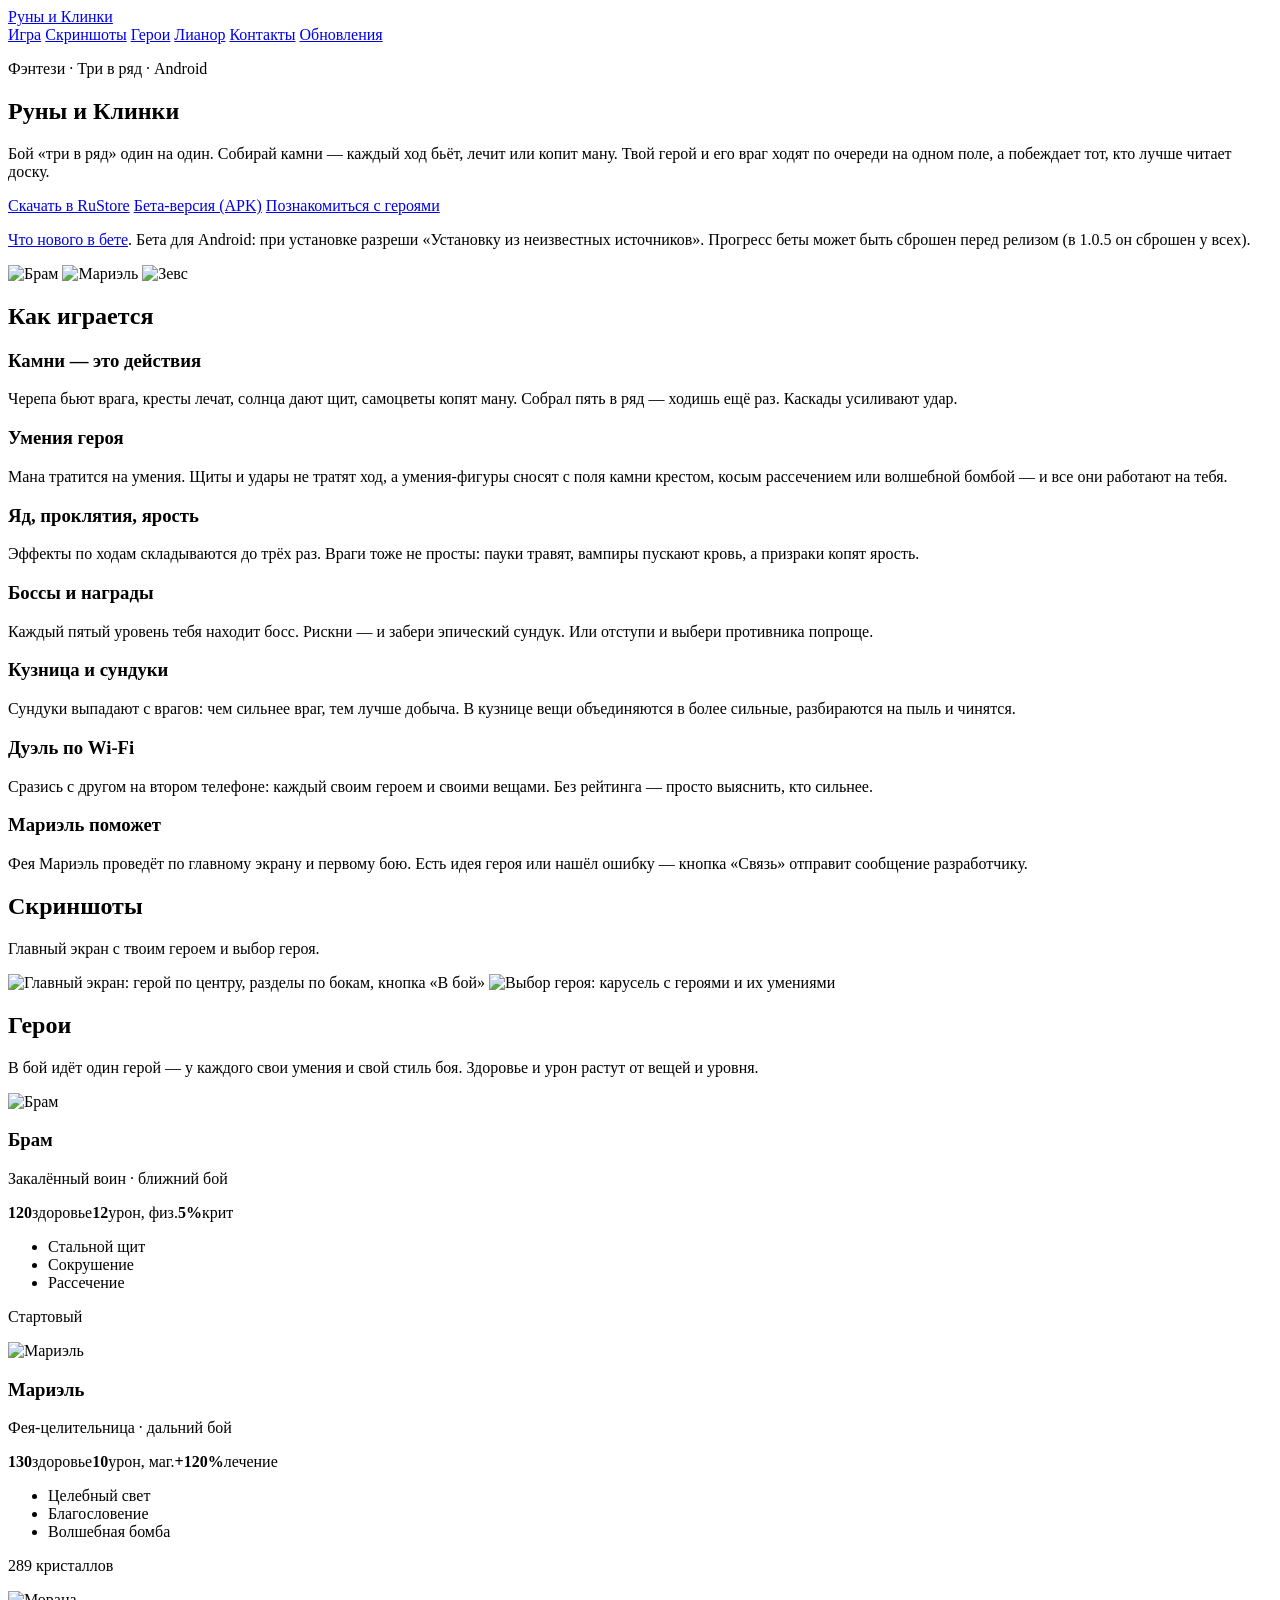
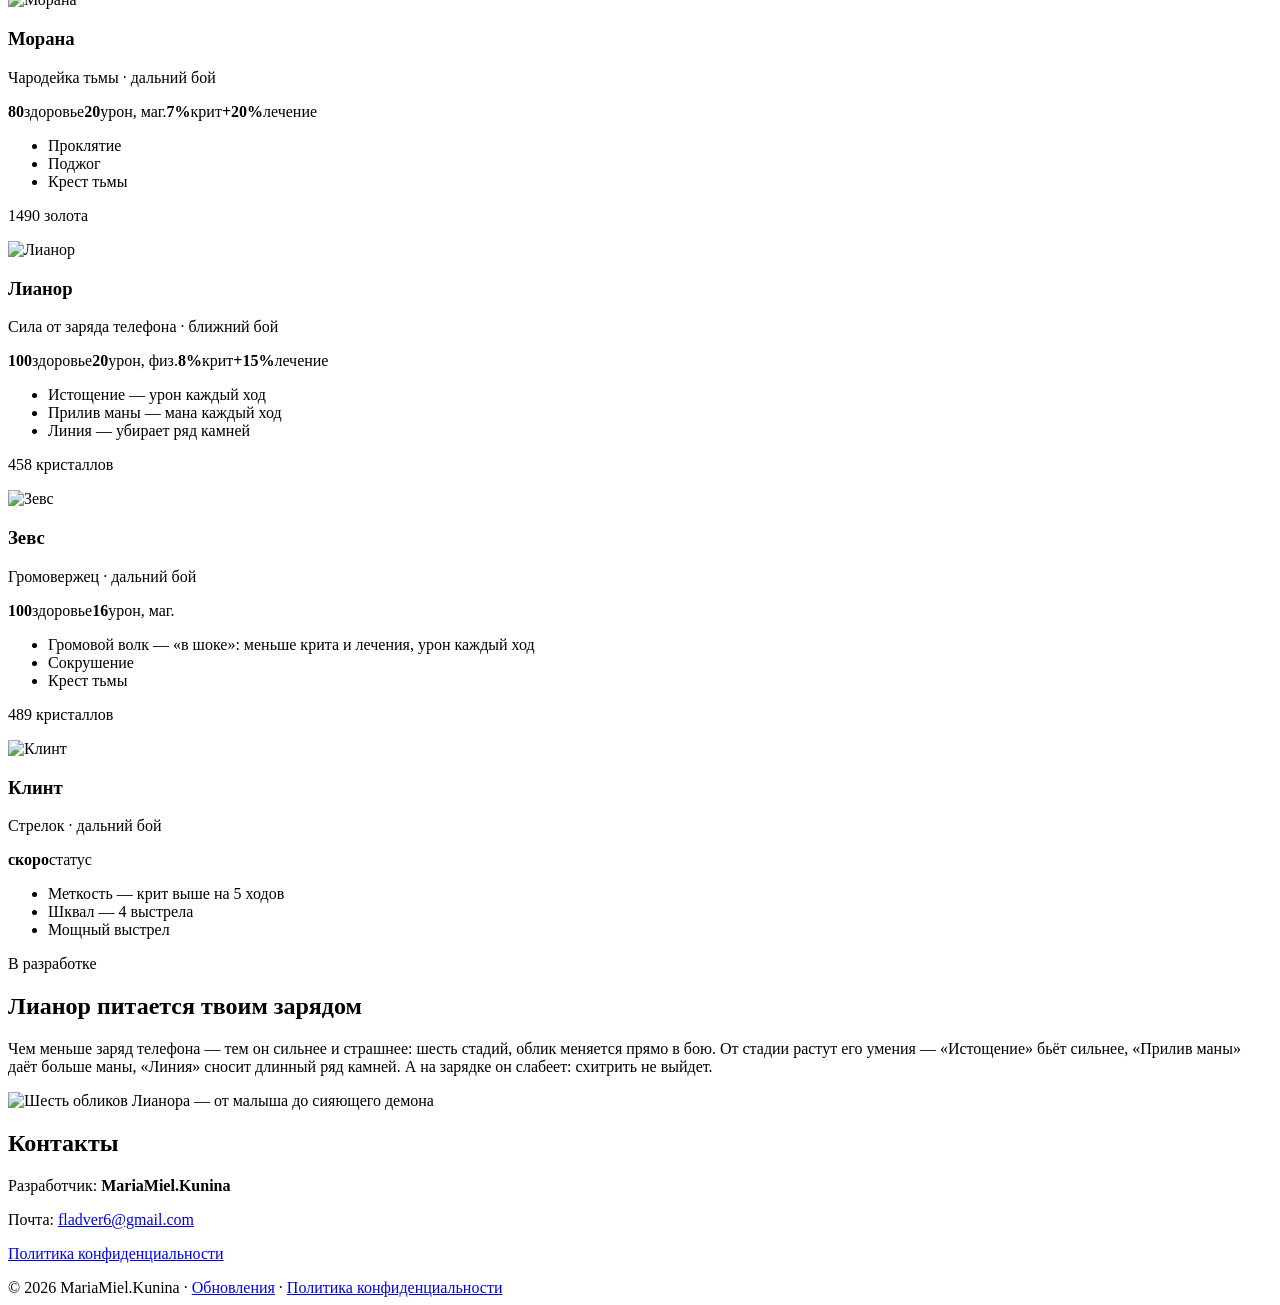
==== index.html @ b7354aa8 "Бета 1.3.0: ссылка на APK и новости" ====
<!DOCTYPE html>
<html lang="ru">
<head>
<meta charset="UTF-8">
<meta name="viewport" content="width=device-width, initial-scale=1.0">
<title>Руны и Клинки — бой «три в ряд»</title>
<meta name="description" content="«Руны и Клинки» — фэнтези-бой «три в ряд» один на один: герои с умениями, яд и проклятия, боссы, кузница, сундуки и дуэль с другом по Wi-Fi. Для Android.">
<meta property="og:title" content="Руны и Клинки — бой «три в ряд»">
<meta property="og:description" content="Фэнтези-бой «три в ряд»: собирай камни, бей врагов умениями героев и побеждай боссов.">
<meta property="og:image" content="img/icon.png">
<link rel="icon" href="img/icon.png">
<link rel="stylesheet" href="style.css">
</head>
<body>

<header class="bar">
  <a class="brand" href="#top"><img src="img/icon.png" alt="">Руны и Клинки</a>
  <nav>
    <a href="#game">Игра</a>
    <a href="#screens">Скриншоты</a>
    <a href="#heroes">Герои</a>
    <a href="#lianor">Лианор</a>
    <a href="#contacts">Контакты</a>
    <a href="updates.html">Обновления</a>
  </nav>
</header>

<section class="hero" id="top">
  <div class="hero-text">
    <p class="kicker">Фэнтези · Три в ряд · Android</p>
    <h1>Руны и Клинки</h1>
    <p class="lead">Бой «три в ряд» один на один. Собирай камни — каждый ход бьёт, лечит или копит ману.
      Твой герой и его враг ходят по очереди на одном поле, а побеждает тот, кто лучше читает доску.</p>
    <div class="cta">
      <a class="store" href="https://www.rustore.ru/catalog/app/com.MariaMiel.Kunina.CastleDefenders">Скачать в RuStore</a>
      <a class="ghost" href="https://109-66-238-116.sslip.io/download/RunesAndBlades-1.3.0.apk">Бета-версия (APK)</a>
      <a class="ghost" href="#heroes">Познакомиться с героями</a>
    </div>
    <p class="note"><a href="updates.html">Что нового в бете</a>. Бета для Android: при установке разреши «Установку из неизвестных источников».
      Прогресс беты может быть сброшен перед релизом (в 1.0.5 он сброшен у всех).</p>
  </div>
  <div class="hero-art">
    <img class="h1" src="img/bram.png" alt="Брам">
    <img class="h2" src="img/mael.png" alt="Мариэль">
    <img class="h3" src="img/zeus.png" alt="Зевс">
  </div>
</section>

<section class="block" id="game">
  <h2>Как играется</h2>
  <div class="grid">
    <article class="card">
      <h3>Камни — это действия</h3>
      <p>Черепа бьют врага, кресты лечат, солнца дают щит, самоцветы копят ману. Собрал пять в ряд — ходишь ещё раз.
        Каскады усиливают удар.</p>
    </article>
    <article class="card">
      <h3>Умения героя</h3>
      <p>Мана тратится на умения. Щиты и удары не тратят ход, а умения-фигуры сносят с поля камни крестом, косым рассечением или волшебной бомбой — и все они работают на тебя.</p>
    </article>
    <article class="card">
      <h3>Яд, проклятия, ярость</h3>
      <p>Эффекты по ходам складываются до трёх раз. Враги тоже не просты: пауки травят, вампиры пускают кровь,
        а призраки копят ярость.</p>
    </article>
    <article class="card">
      <h3>Боссы и награды</h3>
      <p>Каждый пятый уровень тебя находит босс. Рискни — и забери эпический сундук. Или отступи и выбери противника попроще.</p>
    </article>
    <article class="card">
      <h3>Кузница и сундуки</h3>
      <p>Сундуки выпадают с врагов: чем сильнее враг, тем лучше добыча. В кузнице вещи объединяются в более сильные, разбираются на пыль и чинятся.</p>
    </article>
    <article class="card">
      <h3>Дуэль по Wi-Fi</h3>
      <p>Сразись с другом на втором телефоне: каждый своим героем и своими вещами. Без рейтинга — просто выяснить, кто сильнее.</p>
    </article>
    <article class="card">
      <h3>Мариэль поможет</h3>
      <p>Фея Мариэль проведёт по главному экрану и первому бою. Есть идея героя или нашёл ошибку — кнопка «Связь» отправит сообщение разработчику.</p>
    </article>
  </div>
</section>

<section class="block" id="screens">
  <h2>Скриншоты</h2>
  <p class="sub">Главный экран с твоим героем и выбор героя.</p>
  <div class="shots">
    <img src="img/screen_main.jpg" alt="Главный экран: герой по центру, разделы по бокам, кнопка «В бой»" loading="lazy">
    <img src="img/screen_heroes.jpg" alt="Выбор героя: карусель с героями и их умениями" loading="lazy">
  </div>
</section>

<section class="block" id="heroes">
  <h2>Герои</h2>
  <p class="sub">В бой идёт один герой — у каждого свои умения и свой стиль боя. Здоровье и урон растут от вещей и уровня.</p>
  <div class="heroes">
    <article class="hcard">
      <img src="img/bram.png" alt="Брам">
      <h3>Брам</h3>
      <p class="tag">Закалённый воин · ближний бой</p>
      <div class="stats"><span><b>120</b>здоровье</span><span><b>12</b>урон, физ.</span><span><b>5%</b>крит</span></div>
      <ul><li>Стальной щит</li><li>Сокрушение</li><li>Рассечение</li></ul>
      <p class="price">Стартовый</p>
    </article>
    <article class="hcard">
      <img src="img/mael.png" alt="Мариэль">
      <h3>Мариэль</h3>
      <p class="tag">Фея-целительница · дальний бой</p>
      <div class="stats"><span><b>130</b>здоровье</span><span><b>10</b>урон, маг.</span><span><b>+120%</b>лечение</span></div>
      <ul><li>Целебный свет</li><li>Благословение</li><li>Волшебная бомба</li></ul>
      <p class="price">289 кристаллов</p>
    </article>
    <article class="hcard">
      <img src="img/morana.png" alt="Морана">
      <h3>Морана</h3>
      <p class="tag">Чародейка тьмы · дальний бой</p>
      <div class="stats"><span><b>80</b>здоровье</span><span><b>20</b>урон, маг.</span><span><b>7%</b>крит</span><span><b>+20%</b>лечение</span></div>
      <ul><li>Проклятие</li><li>Поджог</li><li>Крест тьмы</li></ul>
      <p class="price">1490 золота</p>
    </article>
    <article class="hcard dark">
      <img src="img/lianor.png" alt="Лианор">
      <h3>Лианор</h3>
      <p class="tag">Сила от заряда телефона · ближний бой</p>
      <div class="stats"><span><b>100</b>здоровье</span><span><b>20</b>урон, физ.</span><span><b>8%</b>крит</span><span><b>+15%</b>лечение</span></div>
      <ul><li>Истощение — урон каждый ход</li><li>Прилив маны — мана каждый ход</li><li>Линия — убирает ряд камней</li></ul>
      <p class="price">458 кристаллов</p>
    </article>
    <article class="hcard">
      <img src="img/zeus.png" alt="Зевс">
      <h3>Зевс</h3>
      <p class="tag">Громовержец · дальний бой</p>
      <div class="stats"><span><b>100</b>здоровье</span><span><b>16</b>урон, маг.</span></div>
      <ul><li>Громовой волк — «в шоке»: меньше крита и лечения, урон каждый ход</li><li>Сокрушение</li><li>Крест тьмы</li></ul>
      <p class="price">489 кристаллов</p>
    </article>
    <article class="hcard soon">
      <img src="img/clint.png" alt="Клинт">
      <h3>Клинт</h3>
      <p class="tag">Стрелок · дальний бой</p>
      <div class="stats"><span><b>скоро</b>статус</span></div>
      <ul><li>Меткость — крит выше на 5 ходов</li><li>Шквал — 4 выстрела</li><li>Мощный выстрел</li></ul>
      <p class="price">В разработке</p>
    </article>
  </div>
</section>

<section class="block lianor" id="lianor">
  <h2>Лианор питается твоим зарядом</h2>
  <p class="sub">Чем меньше заряд телефона — тем он сильнее и страшнее: шесть стадий, облик меняется прямо в бою.
    От стадии растут его умения — «Истощение» бьёт сильнее, «Прилив маны» даёт больше маны, «Линия» сносит длинный ряд камней.
    А на зарядке он слабеет: схитрить не выйдет.</p>
  <img class="forms" src="img/lianor_forms.png" alt="Шесть обликов Лианора — от малыша до сияющего демона">
</section>

<section class="block" id="contacts">
  <h2>Контакты</h2>
  <div class="contacts">
    <p>Разработчик: <strong>MariaMiel.Kunina</strong></p>
    <p>Почта: <a href="mailto:fladver6@gmail.com">fladver6@gmail.com</a></p>
    <p><a href="privacy.html">Политика конфиденциальности</a></p>
  </div>
</section>

<footer class="foot">© 2026 MariaMiel.Kunina · <a href="updates.html">Обновления</a> · <a href="privacy.html">Политика конфиденциальности</a></footer>

</body>
</html>
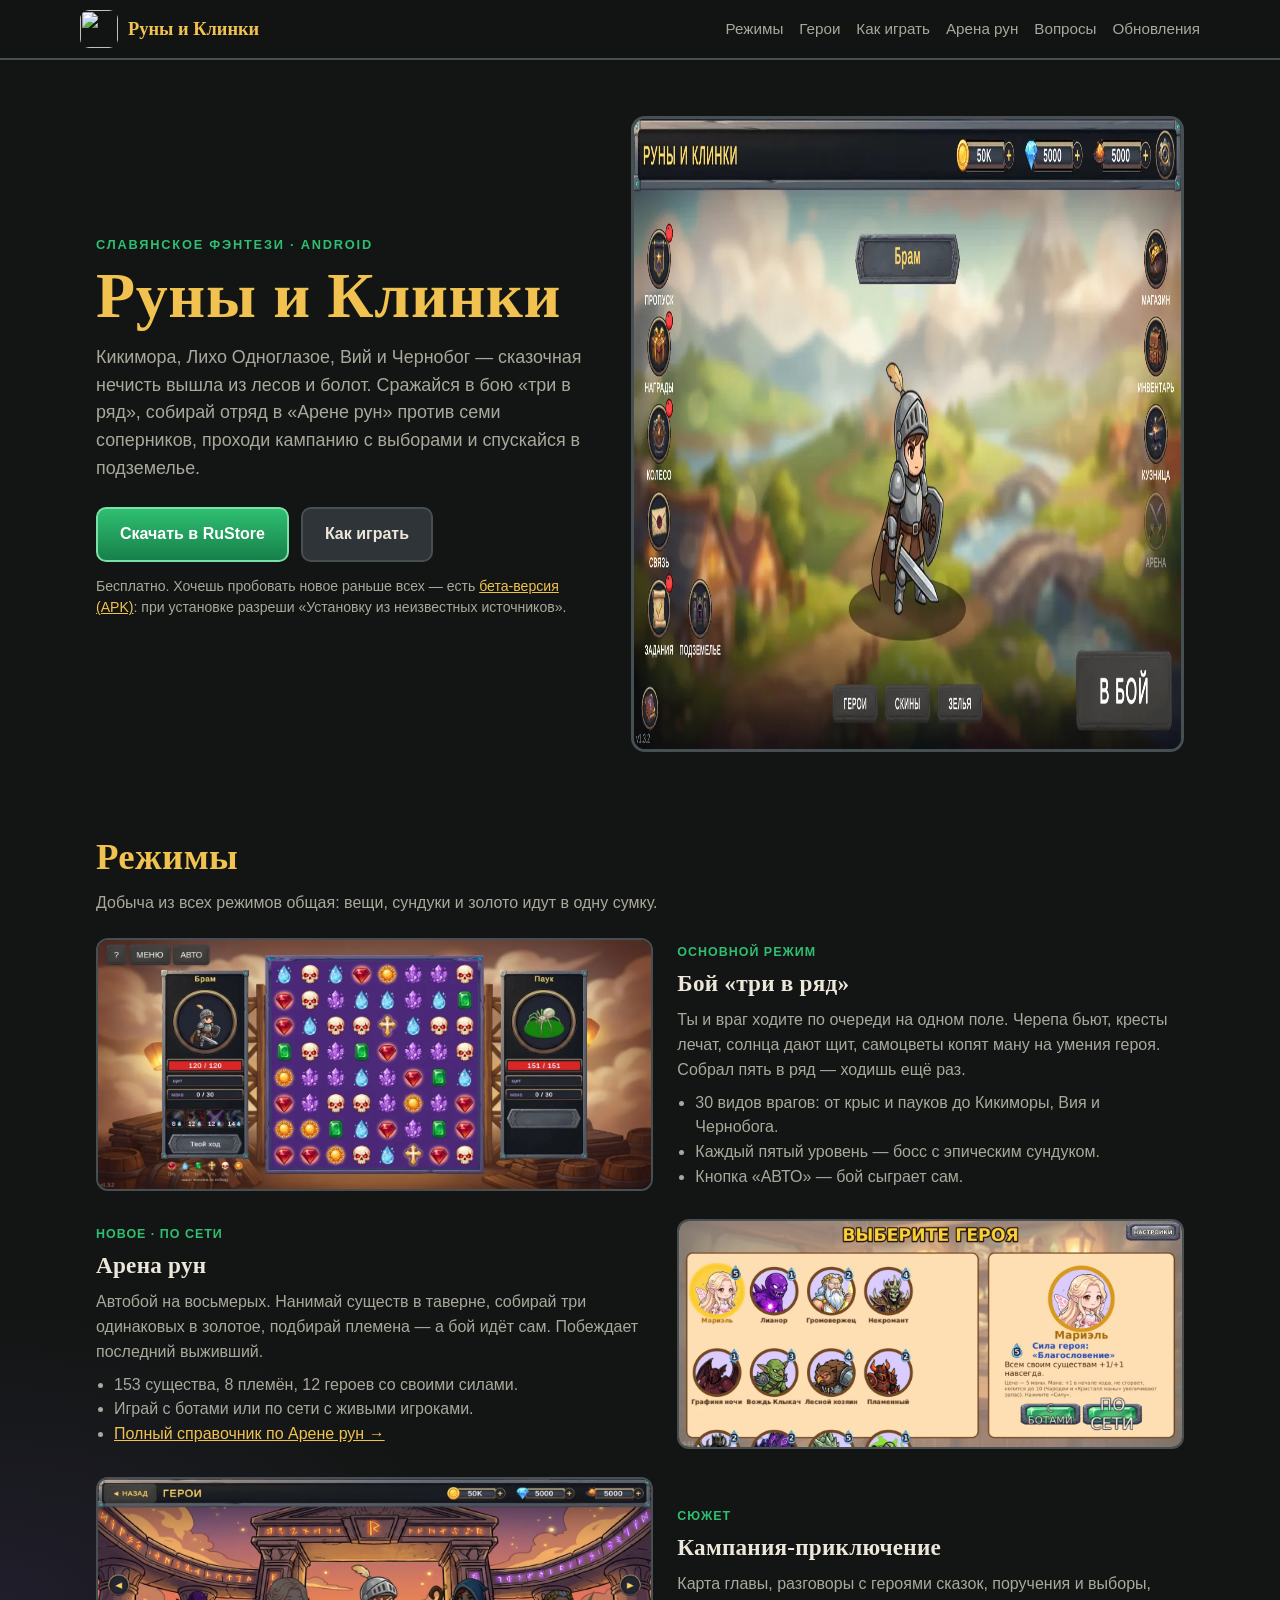
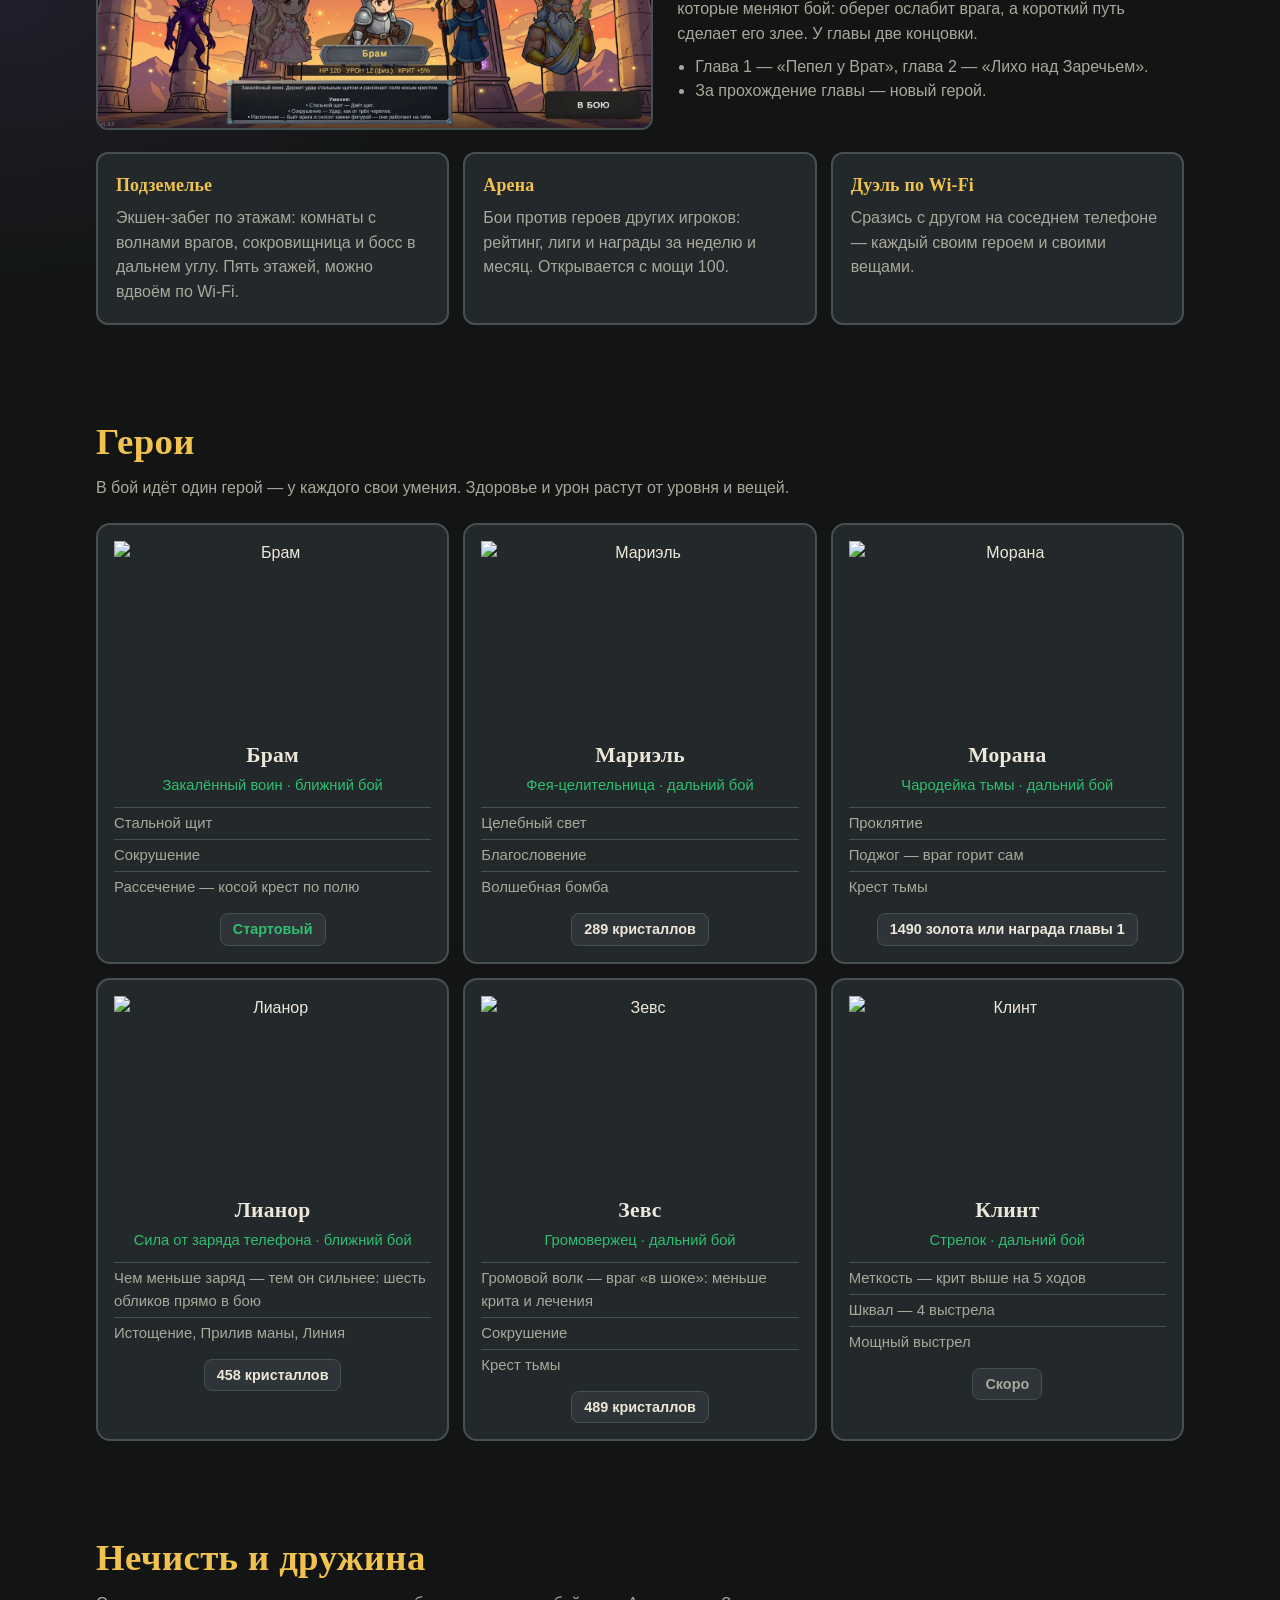
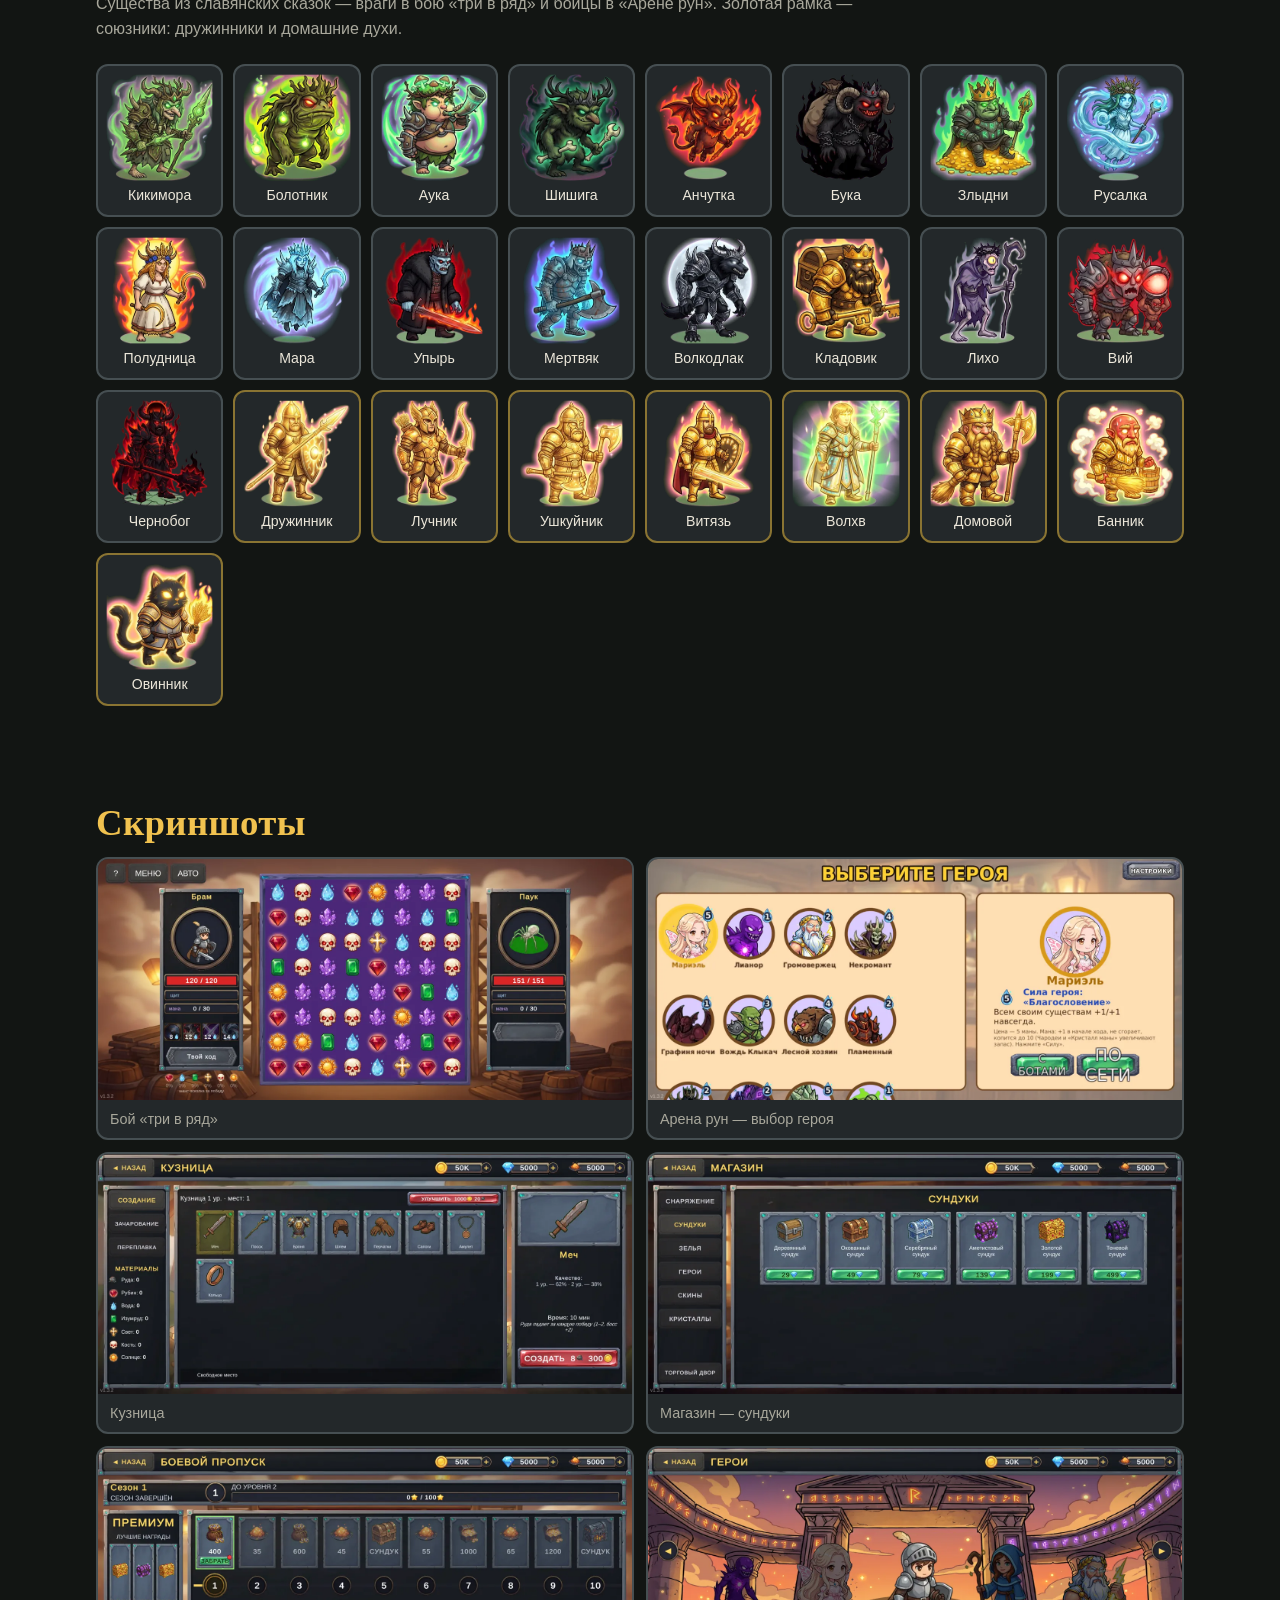
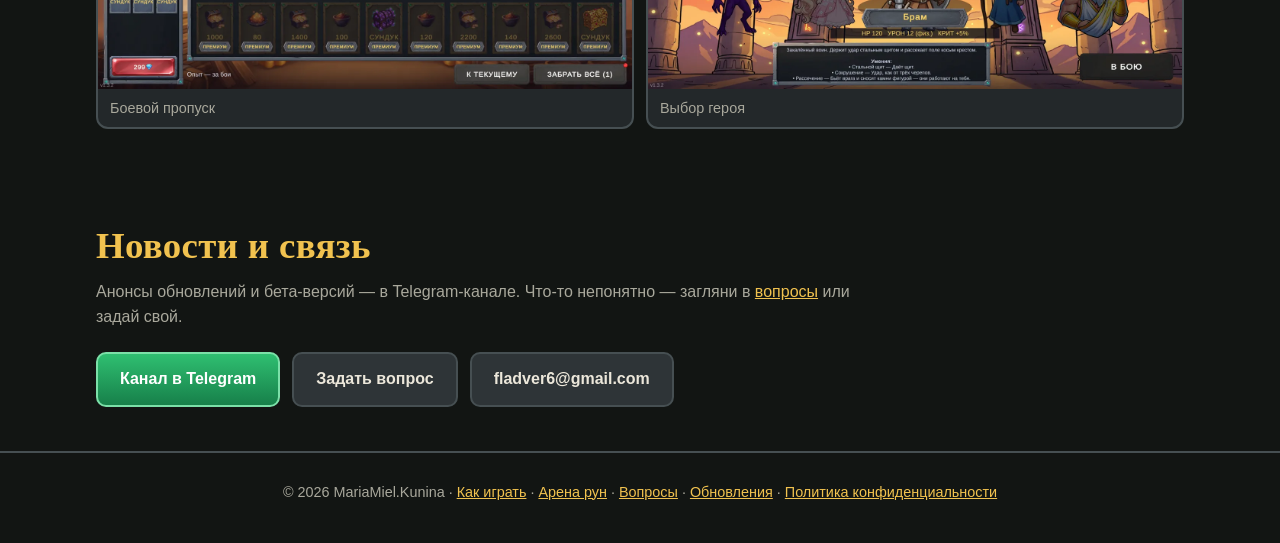
==== commit 8f0341b7: "Новый сайт: славянский лор, режимы, справочник «Как играть», справочник «Арены рун», частые вопросы " ====
--- a/index.html
+++ b/index.html
@@ -3,167 +3,200 @@
 <head>
 <meta charset="UTF-8">
 <meta name="viewport" content="width=device-width, initial-scale=1.0">
-<title>Руны и Клинки — бой «три в ряд»</title>
-<meta name="description" content="«Руны и Клинки» — фэнтези-бой «три в ряд» один на один: герои с умениями, яд и проклятия, боссы, кузница, сундуки и дуэль с другом по Wi-Fi. Для Android.">
-<meta property="og:title" content="Руны и Клинки — бой «три в ряд»">
-<meta property="og:description" content="Фэнтези-бой «три в ряд»: собирай камни, бей врагов умениями героев и побеждай боссов.">
-<meta property="og:image" content="img/icon.png">
+<title>Руны и Клинки — славянское фэнтези: бой «три в ряд», Арена рун, подземелье</title>
+<meta name="description" content="«Руны и Клинки» — фэнтези-игра для Android по мотивам славянских сказок: бой «три в ряд» один на один, автобой «Арена рун» на 8 игроков по сети, кампания-приключение, подземелье, арена PvP, кузница и сундуки.">
+<meta property="og:title" content="Руны и Клинки">
+<meta property="og:description" content="Бой «три в ряд», автобой «Арена рун» на 8 игроков, кампания с выборами, подземелье и нечисть из славянских сказок.">
+<meta property="og:image" content="img/shots/main.webp">
 <link rel="icon" href="img/icon.png">
 <link rel="stylesheet" href="style.css">
 </head>
 <body>
 
 <header class="bar">
-  <a class="brand" href="#top"><img src="img/icon.png" alt="">Руны и Клинки</a>
+  <a class="brand" href="index.html"><img src="img/icon.png" alt="">Руны и Клинки</a>
   <nav>
-    <a href="#game">Игра</a>
-    <a href="#screens">Скриншоты</a>
+    <a href="#modes">Режимы</a>
     <a href="#heroes">Герои</a>
-    <a href="#lianor">Лианор</a>
-    <a href="#contacts">Контакты</a>
+    <a href="guide.html">Как играть</a>
+    <a href="arena.html">Арена рун</a>
+    <a href="faq.html">Вопросы</a>
     <a href="updates.html">Обновления</a>
   </nav>
 </header>
 
-<section class="hero" id="top">
-  <div class="hero-text">
-    <p class="kicker">Фэнтези · Три в ряд · Android</p>
+<section class="hero">
+  <div>
+    <p class="kicker">Славянское фэнтези · Android</p>
     <h1>Руны и Клинки</h1>
-    <p class="lead">Бой «три в ряд» один на один. Собирай камни — каждый ход бьёт, лечит или копит ману.
-      Твой герой и его враг ходят по очереди на одном поле, а побеждает тот, кто лучше читает доску.</p>
+    <p class="lead">Кикимора, Лихо Одноглазое, Вий и Чернобог — сказочная нечисть вышла из лесов и болот.
+      Сражайся в бою «три в ряд», собирай отряд в «Арене рун» против семи соперников, проходи кампанию с выборами
+      и спускайся в подземелье.</p>
     <div class="cta">
-      <a class="store" href="https://www.rustore.ru/catalog/app/com.MariaMiel.Kunina.CastleDefenders">Скачать в RuStore</a>
-      <a class="ghost" href="https://109-66-238-116.sslip.io/download/RunesAndBlades-1.3.0.apk">Бета-версия (APK)</a>
-      <a class="ghost" href="#heroes">Познакомиться с героями</a>
-    </div>
-    <p class="note"><a href="updates.html">Что нового в бете</a>. Бета для Android: при установке разреши «Установку из неизвестных источников».
-      Прогресс беты может быть сброшен перед релизом (в 1.0.5 он сброшен у всех).</p>
-  </div>
-  <div class="hero-art">
-    <img class="h1" src="img/bram.png" alt="Брам">
-    <img class="h2" src="img/mael.png" alt="Мариэль">
-    <img class="h3" src="img/zeus.png" alt="Зевс">
-  </div>
-</section>
-
-<section class="block" id="game">
-  <h2>Как играется</h2>
-  <div class="grid">
-    <article class="card">
-      <h3>Камни — это действия</h3>
-      <p>Черепа бьют врага, кресты лечат, солнца дают щит, самоцветы копят ману. Собрал пять в ряд — ходишь ещё раз.
-        Каскады усиливают удар.</p>
-    </article>
-    <article class="card">
-      <h3>Умения героя</h3>
-      <p>Мана тратится на умения. Щиты и удары не тратят ход, а умения-фигуры сносят с поля камни крестом, косым рассечением или волшебной бомбой — и все они работают на тебя.</p>
-    </article>
-    <article class="card">
-      <h3>Яд, проклятия, ярость</h3>
-      <p>Эффекты по ходам складываются до трёх раз. Враги тоже не просты: пауки травят, вампиры пускают кровь,
-        а призраки копят ярость.</p>
-    </article>
-    <article class="card">
-      <h3>Боссы и награды</h3>
-      <p>Каждый пятый уровень тебя находит босс. Рискни — и забери эпический сундук. Или отступи и выбери противника попроще.</p>
-    </article>
-    <article class="card">
-      <h3>Кузница и сундуки</h3>
-      <p>Сундуки выпадают с врагов: чем сильнее враг, тем лучше добыча. В кузнице вещи объединяются в более сильные, разбираются на пыль и чинятся.</p>
-    </article>
-    <article class="card">
-      <h3>Дуэль по Wi-Fi</h3>
-      <p>Сразись с другом на втором телефоне: каждый своим героем и своими вещами. Без рейтинга — просто выяснить, кто сильнее.</p>
-    </article>
-    <article class="card">
-      <h3>Мариэль поможет</h3>
-      <p>Фея Мариэль проведёт по главному экрану и первому бою. Есть идея героя или нашёл ошибку — кнопка «Связь» отправит сообщение разработчику.</p>
-    </article>
+      <a class="btn main" href="https://www.rustore.ru/catalog/app/com.MariaMiel.Kunina.CastleDefenders">Скачать в RuStore</a>
+      <a class="btn" href="guide.html">Как играть</a>
+    </div>
+    <p class="note">Бесплатно. Хочешь пробовать новое раньше всех — есть
+      <a href="https://github.com/Fladver/castle-defenders/releases/download/v1.3.0-beta/RunesAndBlades-1.3.0.apk">бета-версия (APK)</a>:
+      при установке разреши «Установку из неизвестных источников».</p>
+  </div>
+  <div class="hero-shot"><img src="img/shots/main.webp" alt="Главный экран игры" width="1400" height="630"></div>
+</section>
+
+<section class="block" id="modes">
+  <h2>Режимы</h2>
+  <p class="sub">Добыча из всех режимов общая: вещи, сундуки и золото идут в одну сумку.</p>
+  <div class="modes">
+    <div class="mode">
+      <div class="mode-pic"><img src="img/shots/battle.webp" alt="Бой «три в ряд»" loading="lazy"></div>
+      <div>
+        <span class="tag">Основной режим</span>
+        <h3>Бой «три в ряд»</h3>
+        <p>Ты и враг ходите по очереди на одном поле. Черепа бьют, кресты лечат, солнца дают щит, самоцветы копят ману на умения героя.
+          Собрал пять в ряд — ходишь ещё раз.</p>
+        <ul>
+          <li>30 видов врагов: от крыс и пауков до Кикиморы, Вия и Чернобога.</li>
+          <li>Каждый пятый уровень — босс с эпическим сундуком.</li>
+          <li>Кнопка «АВТО» — бой сыграет сам.</li>
+        </ul>
+      </div>
+    </div>
+    <div class="mode">
+      <div class="mode-pic"><img src="img/shots/rune_arena.webp" alt="Арена рун: выбор героя" loading="lazy"></div>
+      <div>
+        <span class="tag">Новое · по сети</span>
+        <h3>Арена рун</h3>
+        <p>Автобой на восьмерых. Нанимай существ в таверне, собирай три одинаковых в золотое, подбирай племена —
+          а бой идёт сам. Побеждает последний выживший.</p>
+        <ul>
+          <li>153 существа, 8 племён, 12 героев со своими силами.</li>
+          <li>Играй с ботами или по сети с живыми игроками.</li>
+          <li><a href="arena.html">Полный справочник по Арене рун →</a></li>
+        </ul>
+      </div>
+    </div>
+    <div class="mode">
+      <div class="mode-pic"><img src="img/shots/heroes.webp" alt="Выбор героя" loading="lazy"></div>
+      <div>
+        <span class="tag">Сюжет</span>
+        <h3>Кампания-приключение</h3>
+        <p>Карта главы, разговоры с героями сказок, поручения и выборы, которые меняют бой: оберег ослабит врага,
+          а короткий путь сделает его злее. У главы две концовки.</p>
+        <ul>
+          <li>Глава 1 — «Пепел у Врат», глава 2 — «Лихо над Заречьем».</li>
+          <li>За прохождение главы — новый герой.</li>
+        </ul>
+      </div>
+    </div>
+  </div>
+  <div class="grid" style="margin-top:22px">
+    <div class="card"><h3>Подземелье</h3><p>Экшен-забег по этажам: комнаты с волнами врагов, сокровищница и босс в дальнем углу. Пять этажей, можно вдвоём по Wi-Fi.</p></div>
+    <div class="card"><h3>Арена</h3><p>Бои против героев других игроков: рейтинг, лиги и награды за неделю и месяц. Открывается с мощи 100.</p></div>
+    <div class="card"><h3>Дуэль по Wi-Fi</h3><p>Сразись с другом на соседнем телефоне — каждый своим героем и своими вещами.</p></div>
+  </div>
+</section>
+
+<section class="block" id="heroes">
+  <h2>Герои</h2>
+  <p class="sub">В бой идёт один герой — у каждого свои умения. Здоровье и урон растут от уровня и вещей.</p>
+  <div class="heroes">
+    <div class="hcard">
+      <img src="img/bram.png" alt="Брам" loading="lazy">
+      <h3>Брам</h3><p class="role">Закалённый воин · ближний бой</p>
+      <ul><li>Стальной щит</li><li>Сокрушение</li><li>Рассечение — косой крест по полю</li></ul>
+      <span class="price free">Стартовый</span>
+    </div>
+    <div class="hcard">
+      <img src="img/mael.png" alt="Мариэль" loading="lazy">
+      <h3>Мариэль</h3><p class="role">Фея-целительница · дальний бой</p>
+      <ul><li>Целебный свет</li><li>Благословение</li><li>Волшебная бомба</li></ul>
+      <span class="price">289 кристаллов</span>
+    </div>
+    <div class="hcard">
+      <img src="img/morana.png" alt="Морана" loading="lazy">
+      <h3>Морана</h3><p class="role">Чародейка тьмы · дальний бой</p>
+      <ul><li>Проклятие</li><li>Поджог — враг горит сам</li><li>Крест тьмы</li></ul>
+      <span class="price">1490 золота или награда главы 1</span>
+    </div>
+    <div class="hcard">
+      <img src="img/lianor.png" alt="Лианор" loading="lazy">
+      <h3>Лианор</h3><p class="role">Сила от заряда телефона · ближний бой</p>
+      <ul><li>Чем меньше заряд — тем он сильнее: шесть обликов прямо в бою</li><li>Истощение, Прилив маны, Линия</li></ul>
+      <span class="price">458 кристаллов</span>
+    </div>
+    <div class="hcard">
+      <img src="img/zeus.png" alt="Зевс" loading="lazy">
+      <h3>Зевс</h3><p class="role">Громовержец · дальний бой</p>
+      <ul><li>Громовой волк — враг «в шоке»: меньше крита и лечения</li><li>Сокрушение</li><li>Крест тьмы</li></ul>
+      <span class="price">489 кристаллов</span>
+    </div>
+    <div class="hcard">
+      <img src="img/clint.png" alt="Клинт" loading="lazy">
+      <h3>Клинт</h3><p class="role">Стрелок · дальний бой</p>
+      <ul><li>Меткость — крит выше на 5 ходов</li><li>Шквал — 4 выстрела</li><li>Мощный выстрел</li></ul>
+      <span class="price soon">Скоро</span>
+    </div>
+  </div>
+</section>
+
+<section class="block" id="bestiary">
+  <h2>Нечисть и дружина</h2>
+  <p class="sub">Существа из славянских сказок — враги в бою «три в ряд» и бойцы в «Арене рун».
+    Золотая рамка — союзники: дружинники и домашние духи.</p>
+  <div class="bestiary">
+    <figure class="beast"><img src="img/units/kikimora.webp" alt="" loading="lazy"><figcaption>Кикимора</figcaption></figure>
+    <figure class="beast"><img src="img/units/bolotnik.webp" alt="" loading="lazy"><figcaption>Болотник</figcaption></figure>
+    <figure class="beast"><img src="img/units/auka.webp" alt="" loading="lazy"><figcaption>Аука</figcaption></figure>
+    <figure class="beast"><img src="img/units/shishiga.webp" alt="" loading="lazy"><figcaption>Шишига</figcaption></figure>
+    <figure class="beast"><img src="img/units/anchutka.webp" alt="" loading="lazy"><figcaption>Анчутка</figcaption></figure>
+    <figure class="beast"><img src="img/units/buka.webp" alt="" loading="lazy"><figcaption>Бука</figcaption></figure>
+    <figure class="beast"><img src="img/units/zlydni.webp" alt="" loading="lazy"><figcaption>Злыдни</figcaption></figure>
+    <figure class="beast"><img src="img/units/rusalka.webp" alt="" loading="lazy"><figcaption>Русалка</figcaption></figure>
+    <figure class="beast"><img src="img/units/poludnitsa.webp" alt="" loading="lazy"><figcaption>Полудница</figcaption></figure>
+    <figure class="beast"><img src="img/units/mara.webp" alt="" loading="lazy"><figcaption>Мара</figcaption></figure>
+    <figure class="beast"><img src="img/units/upyr.webp" alt="" loading="lazy"><figcaption>Упырь</figcaption></figure>
+    <figure class="beast"><img src="img/units/mertvyak.webp" alt="" loading="lazy"><figcaption>Мертвяк</figcaption></figure>
+    <figure class="beast"><img src="img/units/volkodlak.webp" alt="" loading="lazy"><figcaption>Волкодлак</figcaption></figure>
+    <figure class="beast"><img src="img/units/kladovik.webp" alt="" loading="lazy"><figcaption>Кладовик</figcaption></figure>
+    <figure class="beast"><img src="img/units/likho.webp" alt="" loading="lazy"><figcaption>Лихо</figcaption></figure>
+    <figure class="beast"><img src="img/units/viy.webp" alt="" loading="lazy"><figcaption>Вий</figcaption></figure>
+    <figure class="beast"><img src="img/units/chernobog.webp" alt="" loading="lazy"><figcaption>Чернобог</figcaption></figure>
+    <figure class="beast ally"><img src="img/units/druzhinnik.webp" alt="" loading="lazy"><figcaption>Дружинник</figcaption></figure>
+    <figure class="beast ally"><img src="img/units/luchnik.webp" alt="" loading="lazy"><figcaption>Лучник</figcaption></figure>
+    <figure class="beast ally"><img src="img/units/ushkuynik.webp" alt="" loading="lazy"><figcaption>Ушкуйник</figcaption></figure>
+    <figure class="beast ally"><img src="img/units/vityaz.webp" alt="" loading="lazy"><figcaption>Витязь</figcaption></figure>
+    <figure class="beast ally"><img src="img/units/volkhv.webp" alt="" loading="lazy"><figcaption>Волхв</figcaption></figure>
+    <figure class="beast ally"><img src="img/units/domovoy.webp" alt="" loading="lazy"><figcaption>Домовой</figcaption></figure>
+    <figure class="beast ally"><img src="img/units/bannik.webp" alt="" loading="lazy"><figcaption>Банник</figcaption></figure>
+    <figure class="beast ally"><img src="img/units/ovinnik.webp" alt="" loading="lazy"><figcaption>Овинник</figcaption></figure>
   </div>
 </section>
 
 <section class="block" id="screens">
   <h2>Скриншоты</h2>
-  <p class="sub">Главный экран с твоим героем и выбор героя.</p>
   <div class="shots">
-    <img src="img/screen_main.jpg" alt="Главный экран: герой по центру, разделы по бокам, кнопка «В бой»" loading="lazy">
-    <img src="img/screen_heroes.jpg" alt="Выбор героя: карусель с героями и их умениями" loading="lazy">
-  </div>
-</section>
-
-<section class="block" id="heroes">
-  <h2>Герои</h2>
-  <p class="sub">В бой идёт один герой — у каждого свои умения и свой стиль боя. Здоровье и урон растут от вещей и уровня.</p>
-  <div class="heroes">
-    <article class="hcard">
-      <img src="img/bram.png" alt="Брам">
-      <h3>Брам</h3>
-      <p class="tag">Закалённый воин · ближний бой</p>
-      <div class="stats"><span><b>120</b>здоровье</span><span><b>12</b>урон, физ.</span><span><b>5%</b>крит</span></div>
-      <ul><li>Стальной щит</li><li>Сокрушение</li><li>Рассечение</li></ul>
-      <p class="price">Стартовый</p>
-    </article>
-    <article class="hcard">
-      <img src="img/mael.png" alt="Мариэль">
-      <h3>Мариэль</h3>
-      <p class="tag">Фея-целительница · дальний бой</p>
-      <div class="stats"><span><b>130</b>здоровье</span><span><b>10</b>урон, маг.</span><span><b>+120%</b>лечение</span></div>
-      <ul><li>Целебный свет</li><li>Благословение</li><li>Волшебная бомба</li></ul>
-      <p class="price">289 кристаллов</p>
-    </article>
-    <article class="hcard">
-      <img src="img/morana.png" alt="Морана">
-      <h3>Морана</h3>
-      <p class="tag">Чародейка тьмы · дальний бой</p>
-      <div class="stats"><span><b>80</b>здоровье</span><span><b>20</b>урон, маг.</span><span><b>7%</b>крит</span><span><b>+20%</b>лечение</span></div>
-      <ul><li>Проклятие</li><li>Поджог</li><li>Крест тьмы</li></ul>
-      <p class="price">1490 золота</p>
-    </article>
-    <article class="hcard dark">
-      <img src="img/lianor.png" alt="Лианор">
-      <h3>Лианор</h3>
-      <p class="tag">Сила от заряда телефона · ближний бой</p>
-      <div class="stats"><span><b>100</b>здоровье</span><span><b>20</b>урон, физ.</span><span><b>8%</b>крит</span><span><b>+15%</b>лечение</span></div>
-      <ul><li>Истощение — урон каждый ход</li><li>Прилив маны — мана каждый ход</li><li>Линия — убирает ряд камней</li></ul>
-      <p class="price">458 кристаллов</p>
-    </article>
-    <article class="hcard">
-      <img src="img/zeus.png" alt="Зевс">
-      <h3>Зевс</h3>
-      <p class="tag">Громовержец · дальний бой</p>
-      <div class="stats"><span><b>100</b>здоровье</span><span><b>16</b>урон, маг.</span></div>
-      <ul><li>Громовой волк — «в шоке»: меньше крита и лечения, урон каждый ход</li><li>Сокрушение</li><li>Крест тьмы</li></ul>
-      <p class="price">489 кристаллов</p>
-    </article>
-    <article class="hcard soon">
-      <img src="img/clint.png" alt="Клинт">
-      <h3>Клинт</h3>
-      <p class="tag">Стрелок · дальний бой</p>
-      <div class="stats"><span><b>скоро</b>статус</span></div>
-      <ul><li>Меткость — крит выше на 5 ходов</li><li>Шквал — 4 выстрела</li><li>Мощный выстрел</li></ul>
-      <p class="price">В разработке</p>
-    </article>
-  </div>
-</section>
-
-<section class="block lianor" id="lianor">
-  <h2>Лианор питается твоим зарядом</h2>
-  <p class="sub">Чем меньше заряд телефона — тем он сильнее и страшнее: шесть стадий, облик меняется прямо в бою.
-    От стадии растут его умения — «Истощение» бьёт сильнее, «Прилив маны» даёт больше маны, «Линия» сносит длинный ряд камней.
-    А на зарядке он слабеет: схитрить не выйдет.</p>
-  <img class="forms" src="img/lianor_forms.png" alt="Шесть обликов Лианора — от малыша до сияющего демона">
-</section>
-
-<section class="block" id="contacts">
-  <h2>Контакты</h2>
-  <div class="contacts">
-    <p>Разработчик: <strong>MariaMiel.Kunina</strong></p>
-    <p>Почта: <a href="mailto:fladver6@gmail.com">fladver6@gmail.com</a></p>
-    <p><a href="privacy.html">Политика конфиденциальности</a></p>
-  </div>
-</section>
-
-<footer class="foot">© 2026 MariaMiel.Kunina · <a href="updates.html">Обновления</a> · <a href="privacy.html">Политика конфиденциальности</a></footer>
+    <figure><img src="img/shots/battle.webp" alt="" loading="lazy"><figcaption>Бой «три в ряд»</figcaption></figure>
+    <figure><img src="img/shots/rune_arena.webp" alt="" loading="lazy"><figcaption>Арена рун — выбор героя</figcaption></figure>
+    <figure><img src="img/shots/forge.webp" alt="" loading="lazy"><figcaption>Кузница</figcaption></figure>
+    <figure><img src="img/shots/chests.webp" alt="" loading="lazy"><figcaption>Магазин — сундуки</figcaption></figure>
+    <figure><img src="img/shots/pass.webp" alt="" loading="lazy"><figcaption>Боевой пропуск</figcaption></figure>
+    <figure><img src="img/shots/heroes.webp" alt="" loading="lazy"><figcaption>Выбор героя</figcaption></figure>
+  </div>
+</section>
+
+<section class="block" id="community">
+  <h2>Новости и связь</h2>
+  <p class="sub">Анонсы обновлений и бета-версий — в Telegram-канале. Что-то непонятно — загляни в <a href="faq.html">вопросы</a>
+    или задай свой.</p>
+  <div class="links">
+    <a class="btn main" href="https://t.me/RunesAndBlades">Канал в Telegram</a>
+    <a class="btn" href="faq.html#ask">Задать вопрос</a>
+    <a class="btn" href="mailto:fladver6@gmail.com">fladver6@gmail.com</a>
+  </div>
+</section>
+
+<footer class="foot">© 2026 MariaMiel.Kunina · <a href="guide.html">Как играть</a> · <a href="arena.html">Арена рун</a> ·
+  <a href="faq.html">Вопросы</a> · <a href="updates.html">Обновления</a> · <a href="privacy.html">Политика конфиденциальности</a></footer>
 
 </body>
 </html>
--- a/style.css
+++ b/style.css
@@ -0,0 +1,197 @@
+/* Руны и Клинки — тёмный камень, изумруд, золото рун */
+:root {
+  --bg: #121513;
+  --stone: #23282a;
+  --stone2: #2e3437;
+  --edge: #464f52;
+  --text: #ece7da;
+  --muted: #a9a89c;
+  --gold: #f1c24f;
+  --emerald: #2fbf71;
+  --emerald-d: #17804a;
+  --w: 1120px;
+}
+
+* { box-sizing: border-box; }
+html { scroll-behavior: smooth; }
+body {
+  margin: 0;
+  background:
+    radial-gradient(900px 500px at 85% -5%, rgba(47, 191, 113, 0.14), transparent 60%),
+    radial-gradient(800px 500px at 0% 30%, rgba(155, 108, 255, 0.10), transparent 60%),
+    var(--bg);
+  color: var(--text);
+  font-family: -apple-system, "Segoe UI", Roboto, Arial, sans-serif;
+  line-height: 1.55;
+}
+a { color: var(--gold); }
+img { max-width: 100%; display: block; }
+h1, h2, h3 { font-family: Georgia, "Times New Roman", serif; letter-spacing: 0.01em; }
+
+/* шапка */
+.bar {
+  position: sticky; top: 0; z-index: 10;
+  display: flex; align-items: center; justify-content: space-between; gap: 12px;
+  padding: 10px max(16px, calc((100% - var(--w)) / 2));
+  background: rgba(18, 21, 19, 0.94);
+  border-bottom: 2px solid var(--edge);
+}
+.brand { display: flex; align-items: center; gap: 10px; color: var(--gold); text-decoration: none; font-weight: 700;
+  font-family: Georgia, serif; font-size: 1.15rem; white-space: nowrap; }
+.brand img { width: 38px; height: 38px; border-radius: 9px; }
+.bar nav { display: flex; gap: 16px; flex-wrap: wrap; justify-content: flex-end; }
+.bar nav a { color: var(--muted); text-decoration: none; font-size: 0.95rem; }
+.bar nav a:hover { color: var(--text); }
+
+/* кнопки: изумруд — главное действие, камень — второстепенное */
+.btn {
+  display: inline-block; padding: 13px 22px; border-radius: 10px; font-weight: 700; text-decoration: none;
+  border: 2px solid var(--edge); color: var(--text); background: var(--stone2);
+}
+.btn:hover { border-color: var(--gold); }
+.btn.main { background: linear-gradient(180deg, var(--emerald), var(--emerald-d)); border-color: #7be0a8; color: #fff; }
+.btn.main:hover { filter: brightness(1.08); }
+
+/* первый экран */
+.hero {
+  max-width: var(--w); margin: 0 auto; padding: 56px 16px 32px;
+  display: grid; grid-template-columns: 1fr 1.1fr; gap: 32px; align-items: center;
+}
+.kicker { color: var(--emerald); text-transform: uppercase; letter-spacing: 0.14em; font-size: 0.8rem; margin: 0 0 8px; font-weight: 700; }
+.hero h1 { font-size: clamp(2.4rem, 6.5vw, 4rem); line-height: 1.02; margin: 0 0 16px; color: var(--gold); }
+.lead { color: var(--muted); font-size: 1.12rem; margin: 0; }
+.cta { display: flex; gap: 12px; flex-wrap: wrap; margin-top: 24px; }
+.note { color: var(--muted); font-size: 0.88rem; margin-top: 14px; }
+.hero-shot { border: 3px solid var(--edge); border-radius: 14px; overflow: hidden; }
+
+/* разделы */
+.block { max-width: var(--w); margin: 0 auto; padding: 44px 16px; }
+.block h2 { font-size: clamp(1.7rem, 4vw, 2.3rem); margin: 0 0 6px; color: var(--gold); }
+.sub { color: var(--muted); margin: 0 0 22px; max-width: 48em; }
+
+/* режимы: картинка + текст */
+.modes { display: grid; gap: 28px; }
+.mode { display: grid; grid-template-columns: 1.1fr 1fr; gap: 24px; align-items: center; }
+.mode:nth-child(even) .mode-pic { order: 2; }
+.mode-pic { border: 2px solid var(--edge); border-radius: 12px; overflow: hidden; }
+.mode h3 { margin: 0 0 6px; font-size: 1.45rem; }
+.mode .tag { display: inline-block; font-size: 0.78rem; font-weight: 700; text-transform: uppercase; letter-spacing: 0.08em;
+  color: var(--emerald); margin-bottom: 4px; }
+.mode p { margin: 0 0 8px; color: var(--muted); }
+.mode ul { margin: 0; padding-left: 18px; color: var(--muted); }
+
+/* небольшие карточки */
+.grid { display: grid; grid-template-columns: repeat(3, 1fr); gap: 14px; }
+.card { background: var(--stone); border: 2px solid var(--edge); border-radius: 12px; padding: 18px; }
+.card h3 { margin: 0 0 6px; color: var(--gold); font-size: 1.12rem; }
+.card p { margin: 0; color: var(--muted); }
+
+/* герои */
+.heroes { display: grid; grid-template-columns: repeat(3, 1fr); gap: 14px; }
+.hcard { background: var(--stone); border: 2px solid var(--edge); border-radius: 14px; padding: 16px; text-align: center; }
+.hcard img { height: 190px; width: auto; margin: 0 auto 8px; object-fit: contain; }
+.hcard h3 { margin: 0; font-size: 1.35rem; }
+.hcard .role { margin: 2px 0 10px; color: var(--emerald); font-size: 0.92rem; }
+.hcard ul { list-style: none; margin: 0; padding: 0; color: var(--muted); font-size: 0.93rem; text-align: left; }
+.hcard li { padding: 4px 0; border-top: 1px solid var(--edge); }
+.price { display: inline-block; margin-top: 10px; padding: 4px 12px; border-radius: 8px; font-weight: 700; font-size: 0.9rem;
+  background: var(--stone2); border: 1px solid var(--edge); }
+.price.free { color: var(--emerald); }
+.price.soon { color: var(--muted); }
+
+/* нечисть и дружина */
+.bestiary { display: grid; grid-template-columns: repeat(auto-fill, minmax(118px, 1fr)); gap: 10px; }
+.beast { margin: 0; background: var(--stone); border: 2px solid var(--edge); border-radius: 12px; padding: 8px; text-align: center; }
+.beast img { width: 100%; aspect-ratio: 1; object-fit: contain; }
+.beast figcaption { font-size: 0.88rem; margin-top: 4px; }
+.beast.ally { border-color: #8a7432; }
+
+/* скриншоты */
+.shots { display: grid; grid-template-columns: repeat(2, 1fr); gap: 12px; }
+.shots figure { margin: 0; border: 2px solid var(--edge); border-radius: 12px; overflow: hidden; background: var(--stone); }
+.shots figcaption { padding: 8px 12px; color: var(--muted); font-size: 0.9rem; }
+
+.links { display: flex; gap: 12px; flex-wrap: wrap; }
+
+.foot { text-align: center; color: var(--muted); padding: 28px 16px 40px; border-top: 2px solid var(--edge); font-size: 0.9rem; }
+
+/* страницы с текстом (обновления, политика) */
+.doc { max-width: 820px; margin: 0 auto; padding: 32px 16px 48px; }
+.doc h1 { color: var(--gold); font-size: clamp(1.9rem, 5vw, 2.6rem); margin: 0 0 8px; }
+.doc h2 { color: var(--gold); margin: 32px 0 8px; font-size: 1.35rem; }
+.doc ul { padding-left: 20px; }
+.doc li { margin: 4px 0; }
+.muted { color: var(--muted); font-weight: 400; }
+
+/* телефоны */
+@media (max-width: 860px) {
+  .hero, .mode { grid-template-columns: 1fr; }
+  .mode:nth-child(even) .mode-pic { order: 0; }
+  .grid, .heroes { grid-template-columns: repeat(2, 1fr); }
+  .bar { flex-wrap: wrap; row-gap: 6px; }
+  .bar nav { width: 100%; flex-wrap: nowrap; overflow-x: auto; justify-content: flex-start; gap: 14px; padding-bottom: 2px; }
+  .bar nav a { white-space: nowrap; }
+}
+@media (max-width: 520px) {
+  .grid, .heroes, .shots { grid-template-columns: 1fr; }
+  .hero { padding-top: 28px; }
+  .btn { flex: 1 1 100%; text-align: center; }
+}
+
+.panel { background: var(--stone); border: 2px solid var(--edge); border-radius: 12px; padding: 14px 16px; }
+.toc { line-height: 2; margin: 18px 0 8px; }
+
+/* Арена рун */
+.doc.wide { max-width: 1120px; }
+.gold { color: var(--gold); }
+.tribes { display: grid; grid-template-columns: repeat(2, 1fr); gap: 10px; margin: 12px 0; }
+.tribe, .kw, .ahero { display: flex; gap: 12px; align-items: flex-start; background: var(--stone); border: 2px solid var(--edge);
+  border-radius: 12px; padding: 10px 12px; }
+.tribe img, .kw img { width: 40px; height: 40px; flex: none; }
+.kwgrid { display: grid; grid-template-columns: repeat(2, 1fr); gap: 10px; margin: 12px 0; }
+.aheroes { display: grid; grid-template-columns: repeat(3, 1fr); gap: 10px; }
+.ahero img { width: 64px; height: 64px; border-radius: 10px; flex: none; object-fit: cover; }
+.tbl { width: 100%; border-collapse: collapse; background: var(--stone); border: 2px solid var(--edge); }
+.tbl th, .tbl td { padding: 8px 10px; border-bottom: 1px solid var(--edge); text-align: left; vertical-align: top; }
+.tbl th { color: var(--gold); }
+.filters { display: grid; gap: 10px; margin-bottom: 10px; }
+.filters input[type=search] { width: 100%; padding: 11px 12px; border-radius: 10px; border: 2px solid var(--edge);
+  background: var(--bg); color: var(--text); font-size: 1rem; }
+.chips { display: flex; flex-wrap: wrap; gap: 6px; }
+.chip { padding: 6px 12px; border-radius: 20px; border: 2px solid var(--edge); background: var(--stone2); color: var(--text);
+  font-size: 0.9rem; cursor: pointer; }
+.chip.on { background: var(--emerald-d); border-color: var(--emerald); }
+.gold-toggle { color: var(--muted); font-size: 0.95rem; }
+.cards { display: grid; grid-template-columns: repeat(auto-fill, minmax(165px, 1fr)); gap: 10px; }
+.mcard { background: var(--stone); border: 2px solid var(--edge); border-radius: 12px; padding: 10px; display: flex; flex-direction: column; gap: 2px; }
+.mcard.golden { border-color: var(--gold); }
+.mtop { position: relative; }
+.mtop img { width: 100%; height: 110px; object-fit: contain; }
+.tier { position: absolute; left: 0; top: 0; width: 26px; height: 26px; border-radius: 50%; background: var(--stone2);
+  border: 2px solid var(--gold); color: var(--gold); font-weight: 700; font-size: 0.85rem; display: grid; place-items: center; }
+.mtribe { color: var(--emerald); font-size: 0.8rem; }
+.stats { display: flex; gap: 6px; }
+.stats i { font-style: normal; font-weight: 700; font-size: 0.85rem; padding: 1px 8px; border-radius: 6px; }
+.stats .atk { background: #6b4a12; color: #ffd98a; }
+.stats .hp { background: #6b1d1d; color: #ffb3a8; }
+.mcard p { margin: 4px 0 0; color: var(--muted); font-size: 0.86rem; line-height: 1.4; }
+@media (max-width: 860px) { .aheroes { grid-template-columns: repeat(2, 1fr); } }
+@media (max-width: 520px) {
+  .tribes, .kwgrid, .aheroes { grid-template-columns: 1fr; }
+  .cards { grid-template-columns: repeat(2, 1fr); }
+  .tbl th:nth-child(3), .tbl td:nth-child(3) { display: none; }
+}
+
+/* вопросы */
+details { background: var(--stone); border: 2px solid var(--edge); border-radius: 10px; margin: 8px 0; }
+summary { cursor: pointer; padding: 12px 14px; font-weight: 700; }
+details[open] summary { color: var(--gold); }
+details p { margin: 0; padding: 0 14px 14px; color: var(--muted); }
+.ask { margin-top: 36px; }
+.ask h2 { margin-top: 0; }
+.ask form { display: grid; gap: 10px; }
+.ask input, .ask textarea { width: 100%; padding: 11px 12px; border-radius: 10px; border: 2px solid var(--edge);
+  background: var(--bg); color: var(--text); font: inherit; }
+.ask .btn { justify-self: start; cursor: pointer; font: inherit; font-weight: 700; }
+.ask .btn:disabled { opacity: 0.6; }
+.small { font-size: 0.85rem; }
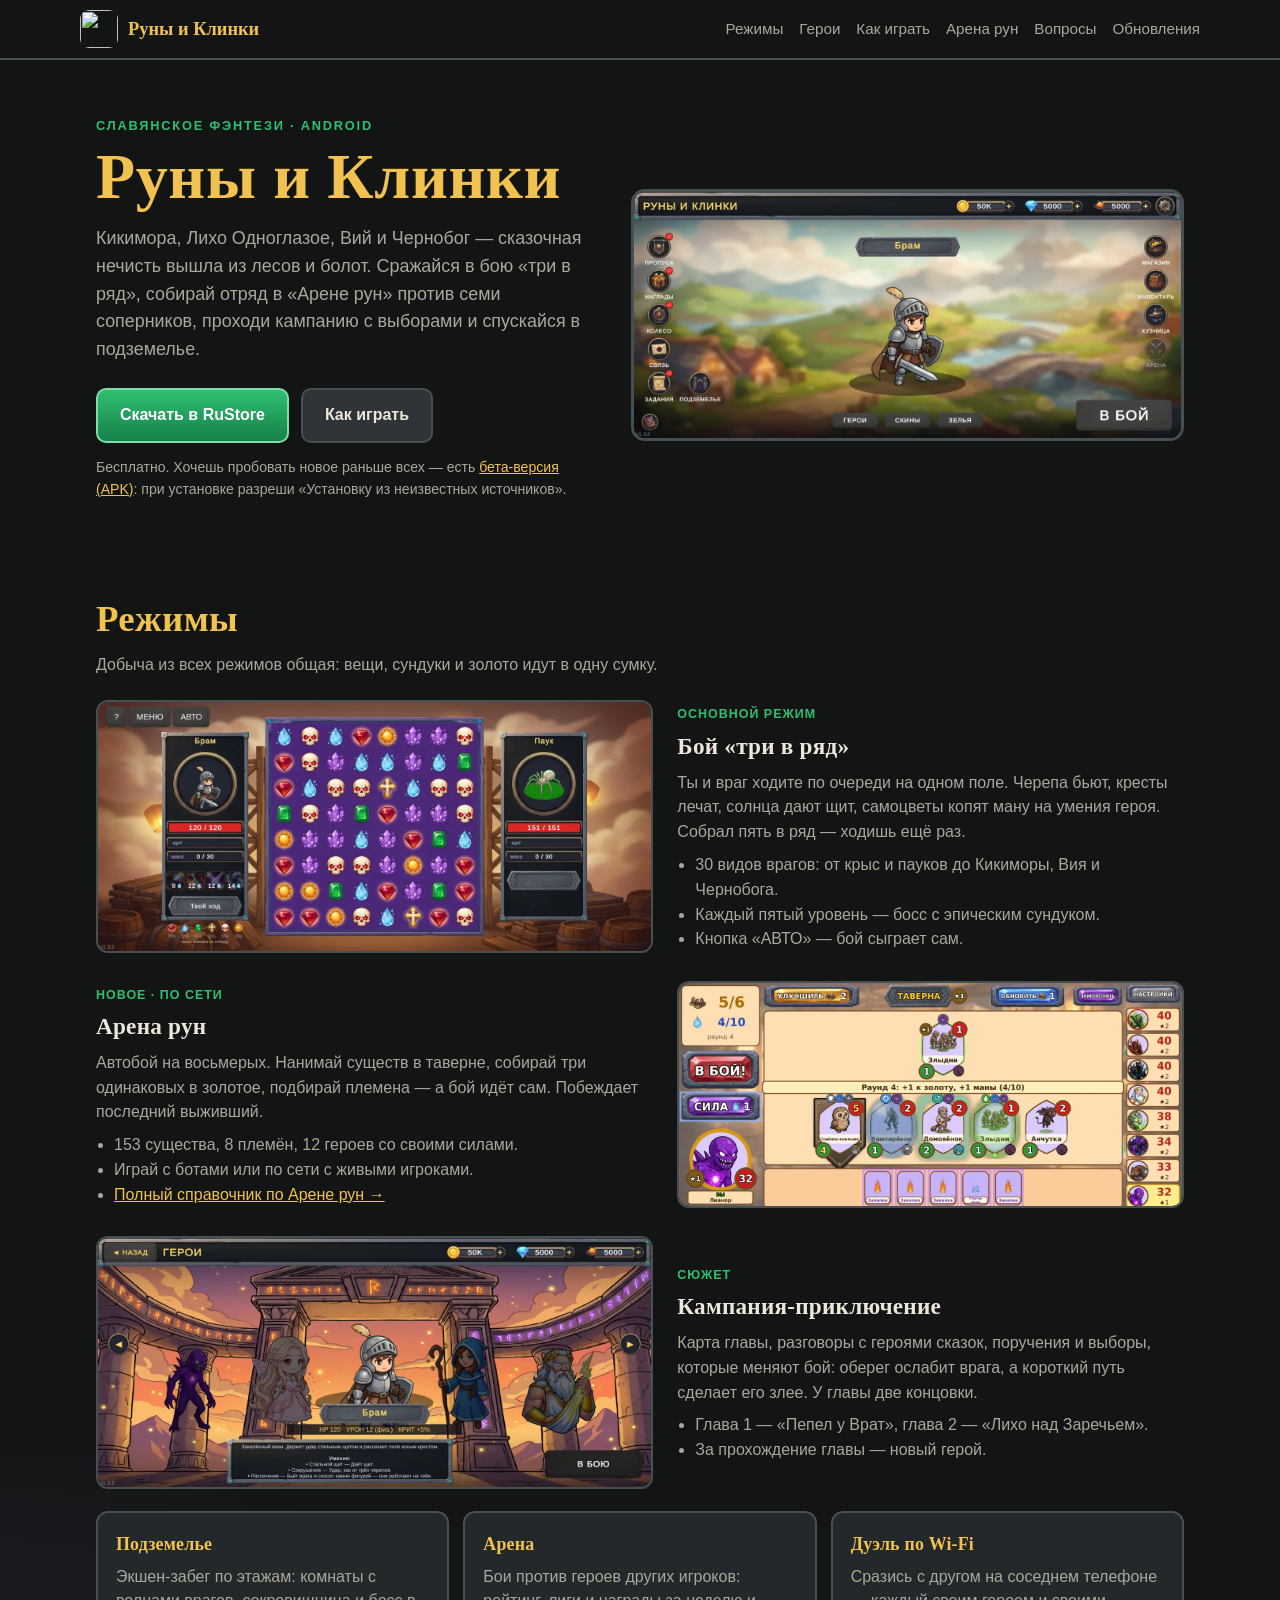
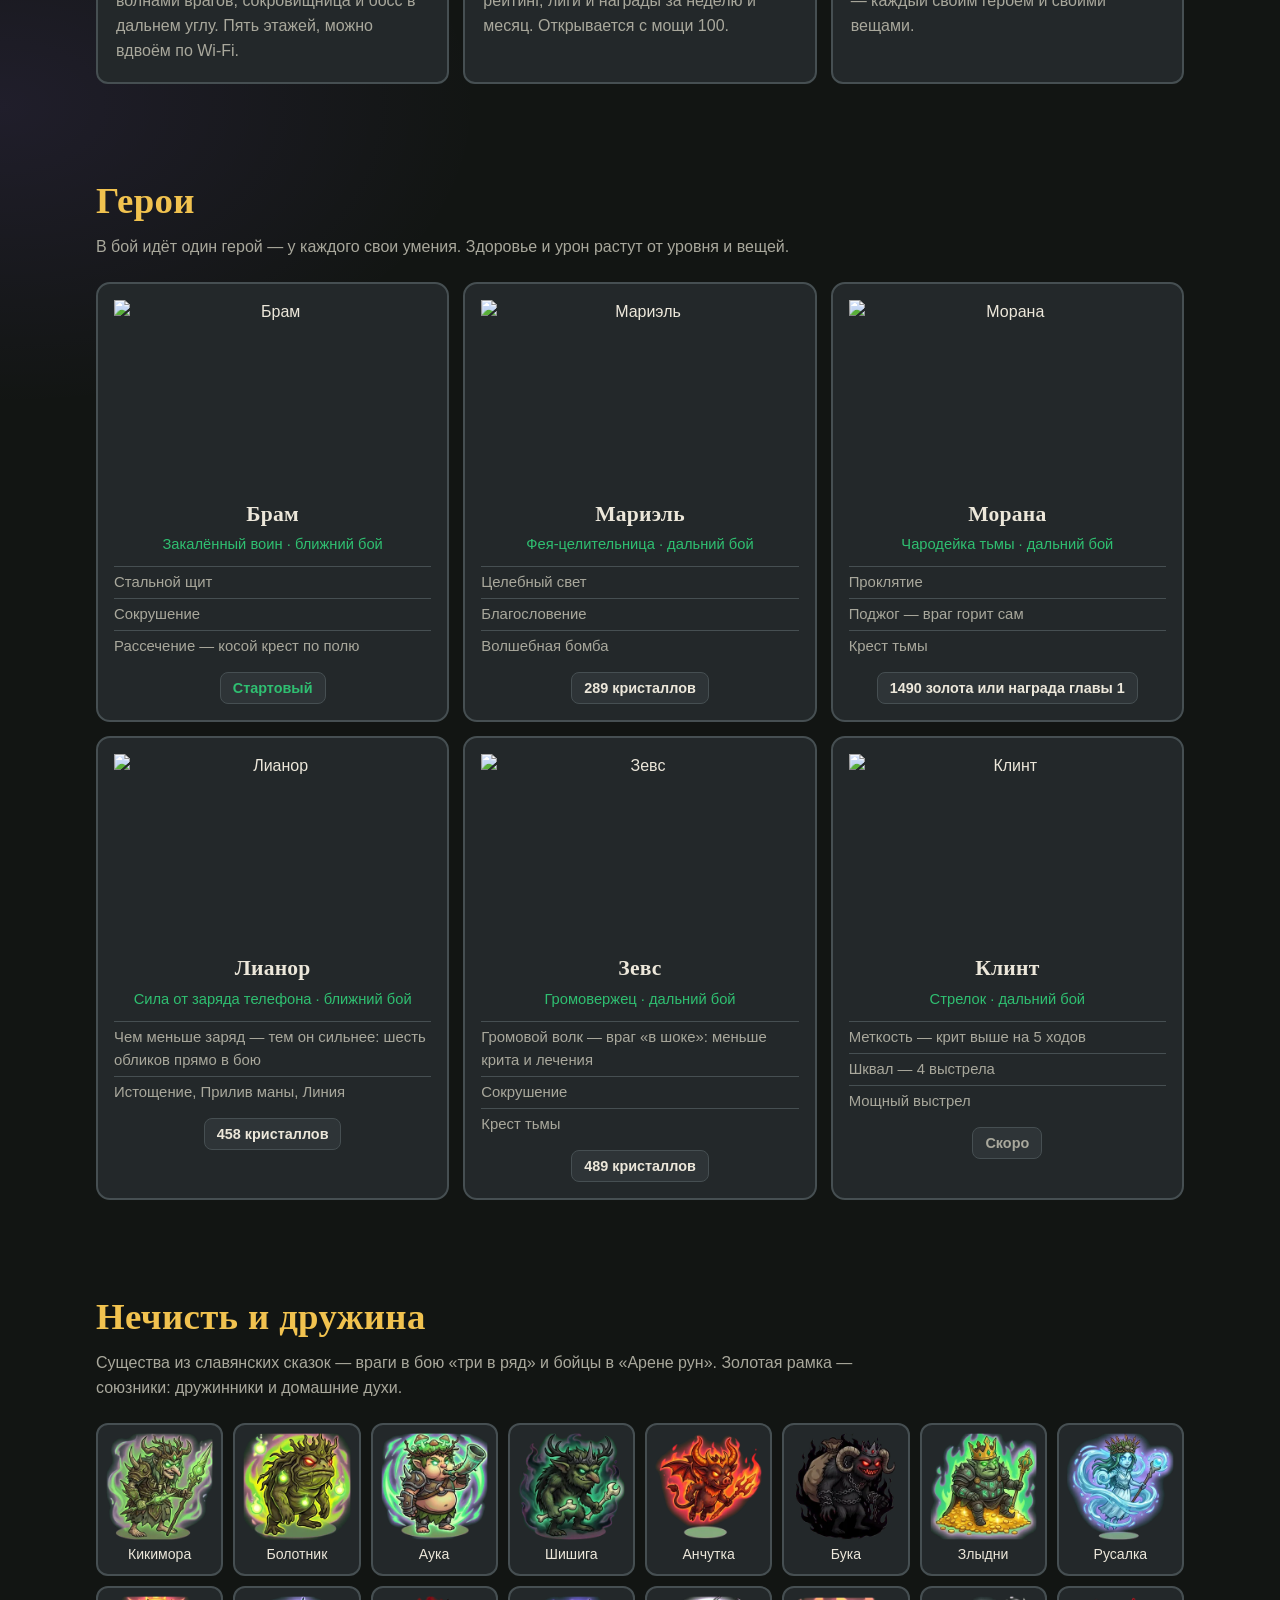
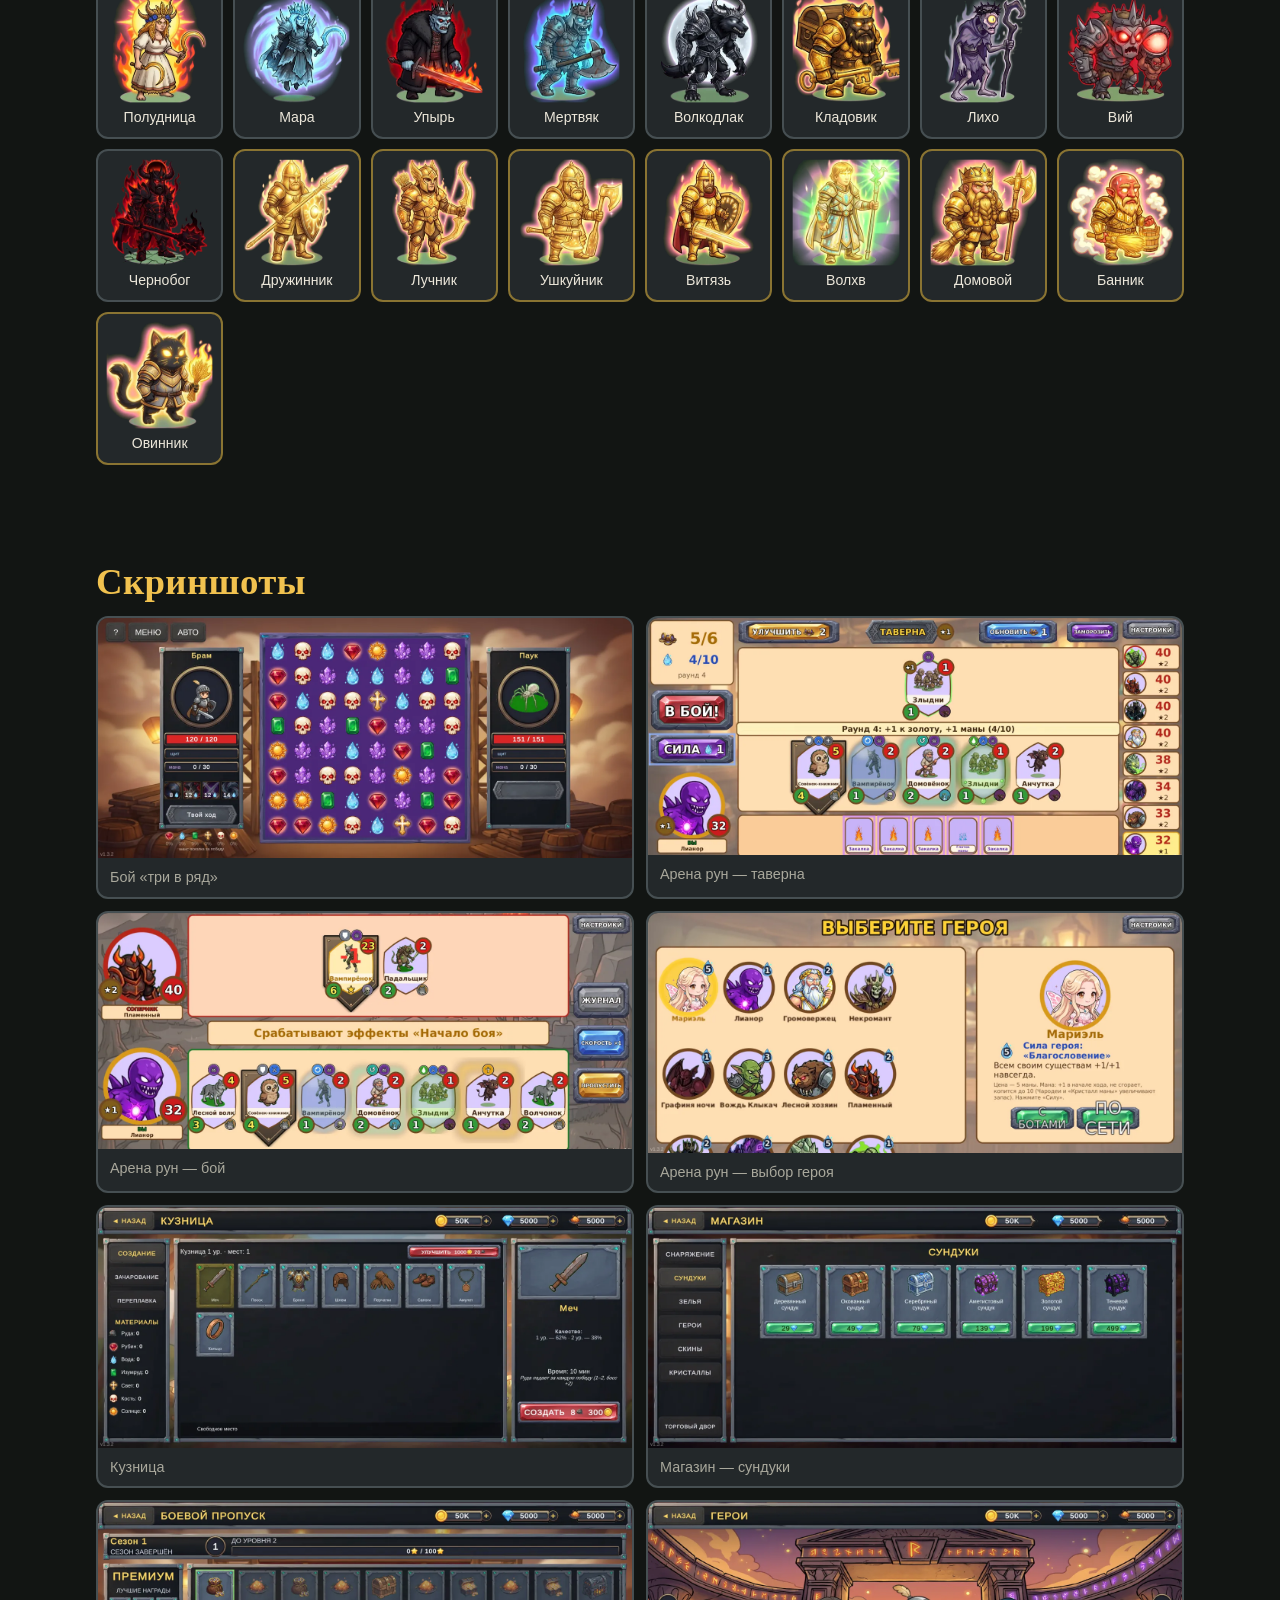
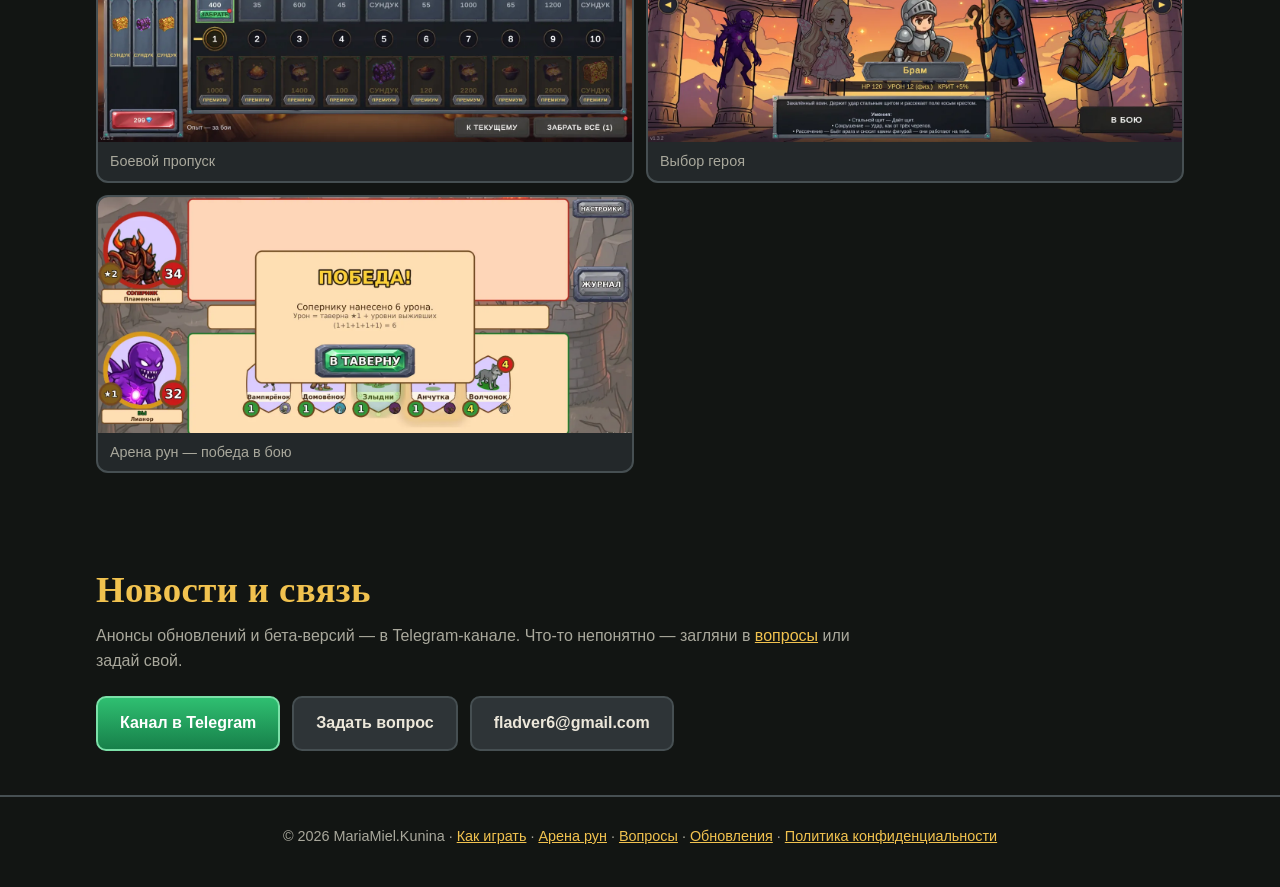
==== commit 9b6758e9: "Скриншоты «Арены рун»: таверна, бой, победа — на главной и в справочнике Co-Authored-By: Claude Opus" ====
--- a/index.html
+++ b/index.html
@@ -62,7 +62,7 @@
       </div>
     </div>
     <div class="mode">
-      <div class="mode-pic"><img src="img/shots/rune_arena.webp" alt="Арена рун: выбор героя" loading="lazy"></div>
+      <div class="mode-pic"><img src="img/shots/ra_tavern.webp" alt="Арена рун: таверна и стол с нечистью" loading="lazy"></div>
       <div>
         <span class="tag">Новое · по сети</span>
         <h3>Арена рун</h3>
@@ -176,11 +176,14 @@
   <h2>Скриншоты</h2>
   <div class="shots">
     <figure><img src="img/shots/battle.webp" alt="" loading="lazy"><figcaption>Бой «три в ряд»</figcaption></figure>
+    <figure><img src="img/shots/ra_tavern.webp" alt="" loading="lazy"><figcaption>Арена рун — таверна</figcaption></figure>
+    <figure><img src="img/shots/ra_fight.webp" alt="" loading="lazy"><figcaption>Арена рун — бой</figcaption></figure>
     <figure><img src="img/shots/rune_arena.webp" alt="" loading="lazy"><figcaption>Арена рун — выбор героя</figcaption></figure>
     <figure><img src="img/shots/forge.webp" alt="" loading="lazy"><figcaption>Кузница</figcaption></figure>
     <figure><img src="img/shots/chests.webp" alt="" loading="lazy"><figcaption>Магазин — сундуки</figcaption></figure>
     <figure><img src="img/shots/pass.webp" alt="" loading="lazy"><figcaption>Боевой пропуск</figcaption></figure>
     <figure><img src="img/shots/heroes.webp" alt="" loading="lazy"><figcaption>Выбор героя</figcaption></figure>
+    <figure><img src="img/shots/ra_result.webp" alt="" loading="lazy"><figcaption>Арена рун — победа в бою</figcaption></figure>
   </div>
 </section>
 
--- a/style.css
+++ b/style.css
@@ -25,7 +25,7 @@
   line-height: 1.55;
 }
 a { color: var(--gold); }
-img { max-width: 100%; display: block; }
+img { max-width: 100%; height: auto; display: block; }
 h1, h2, h3 { font-family: Georgia, "Times New Roman", serif; letter-spacing: 0.01em; }
 
 /* шапка */
@@ -33,7 +33,7 @@
   position: sticky; top: 0; z-index: 10;
   display: flex; align-items: center; justify-content: space-between; gap: 12px;
   padding: 10px max(16px, calc((100% - var(--w)) / 2));
-  background: rgba(18, 21, 19, 0.94);
+  background: #121513;
   border-bottom: 2px solid var(--edge);
 }
 .brand { display: flex; align-items: center; gap: 10px; color: var(--gold); text-decoration: none; font-weight: 700;
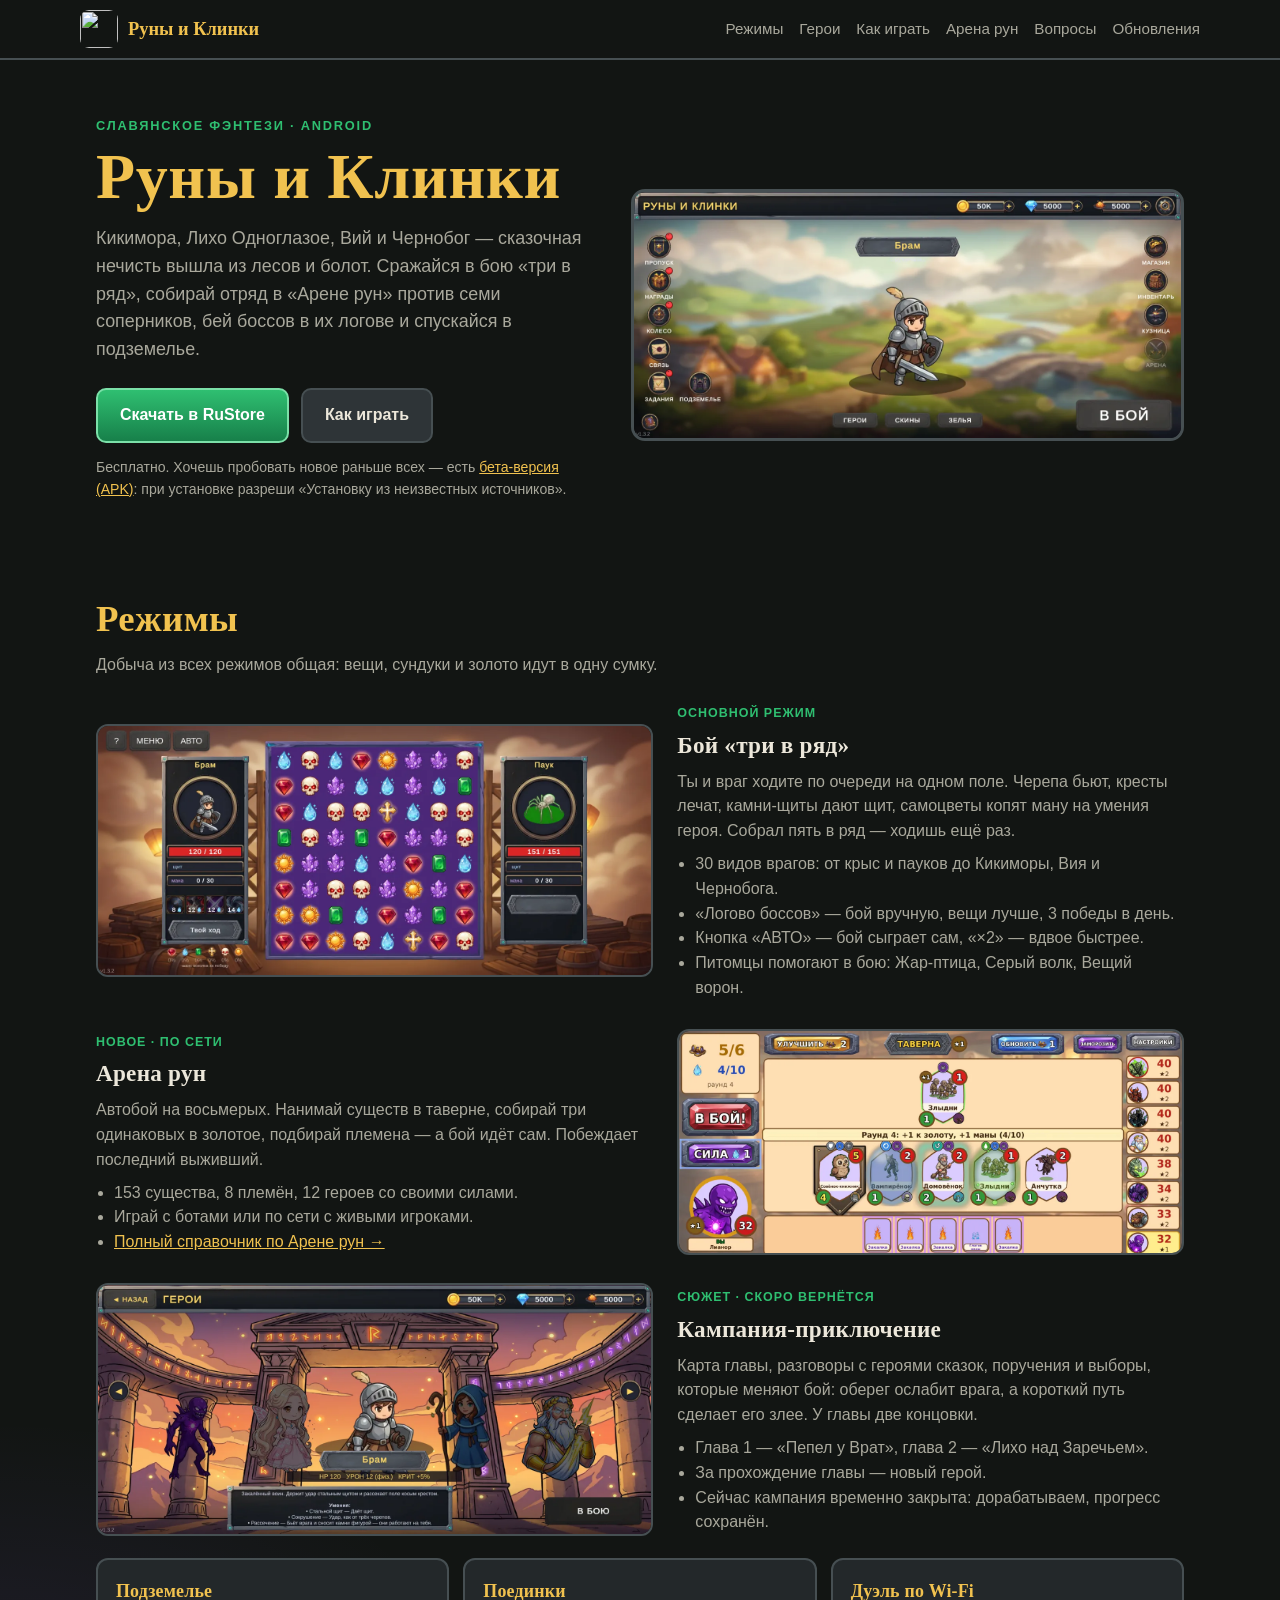
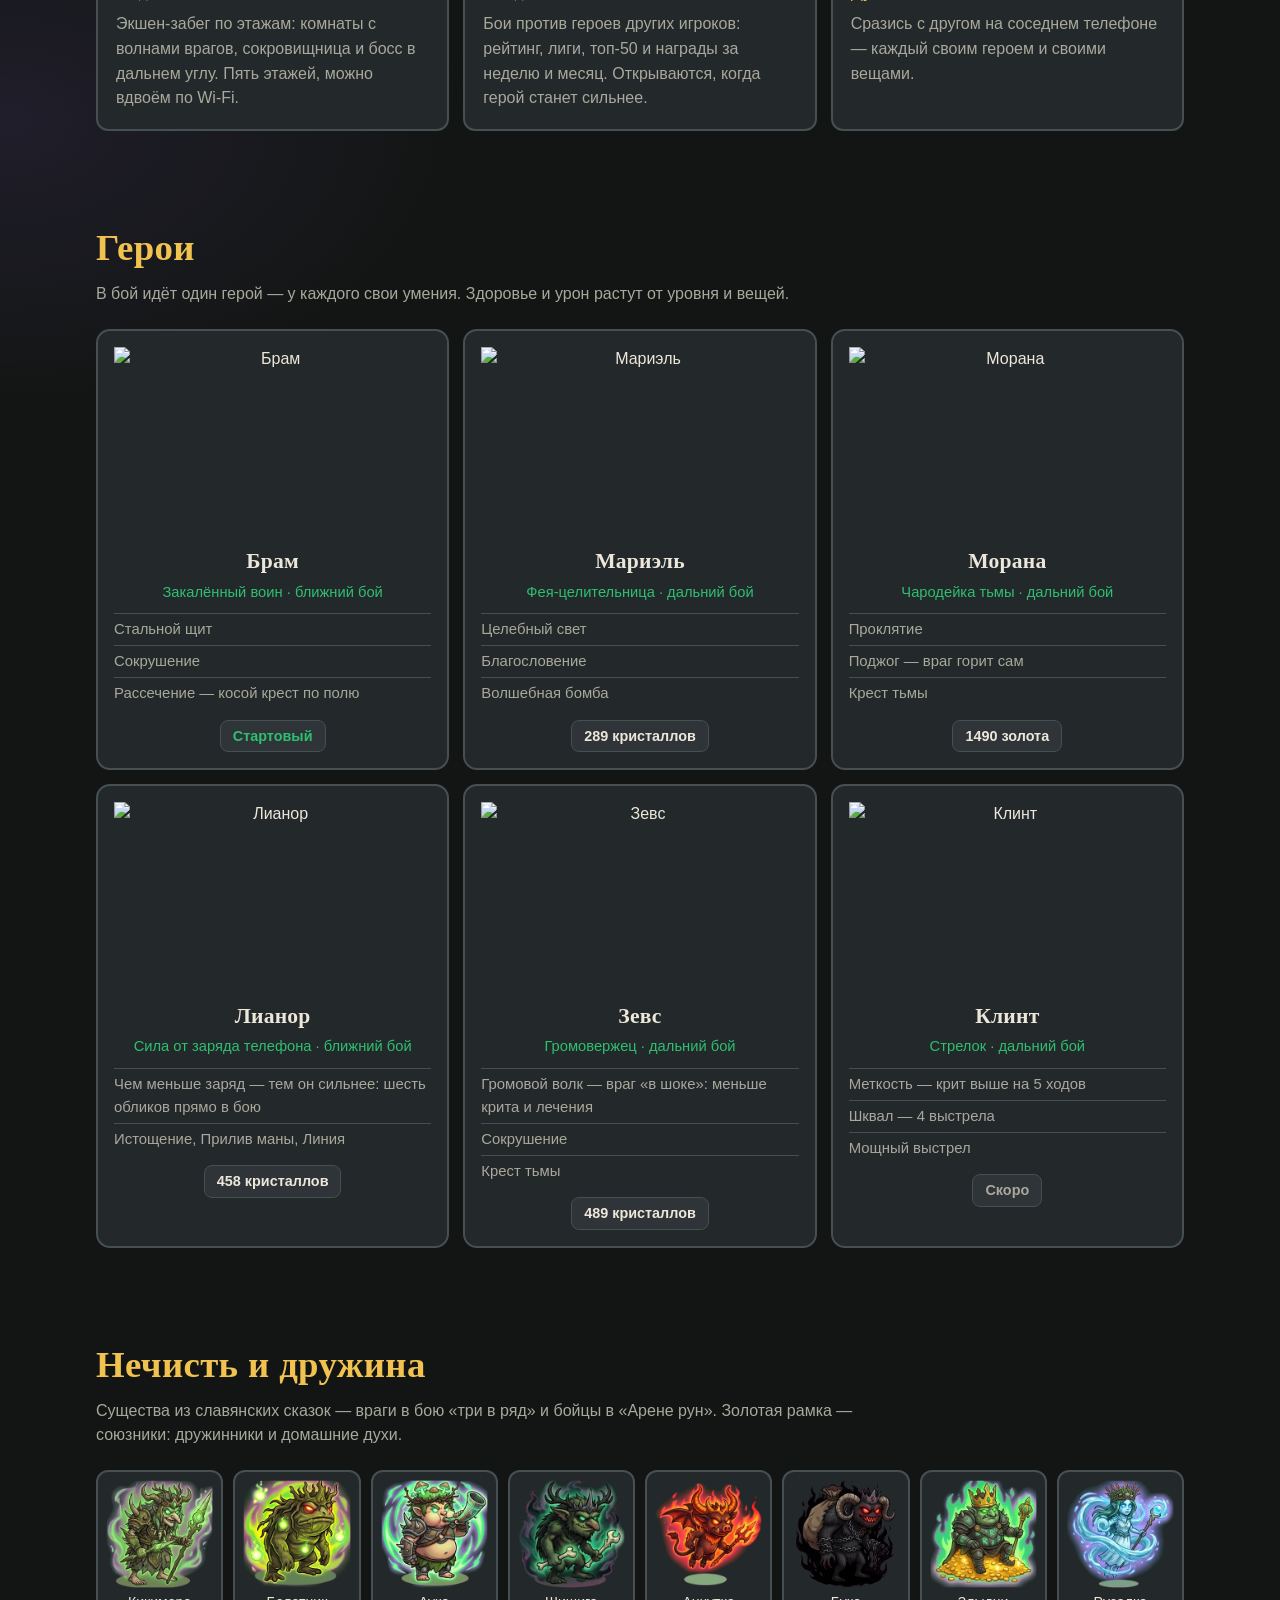
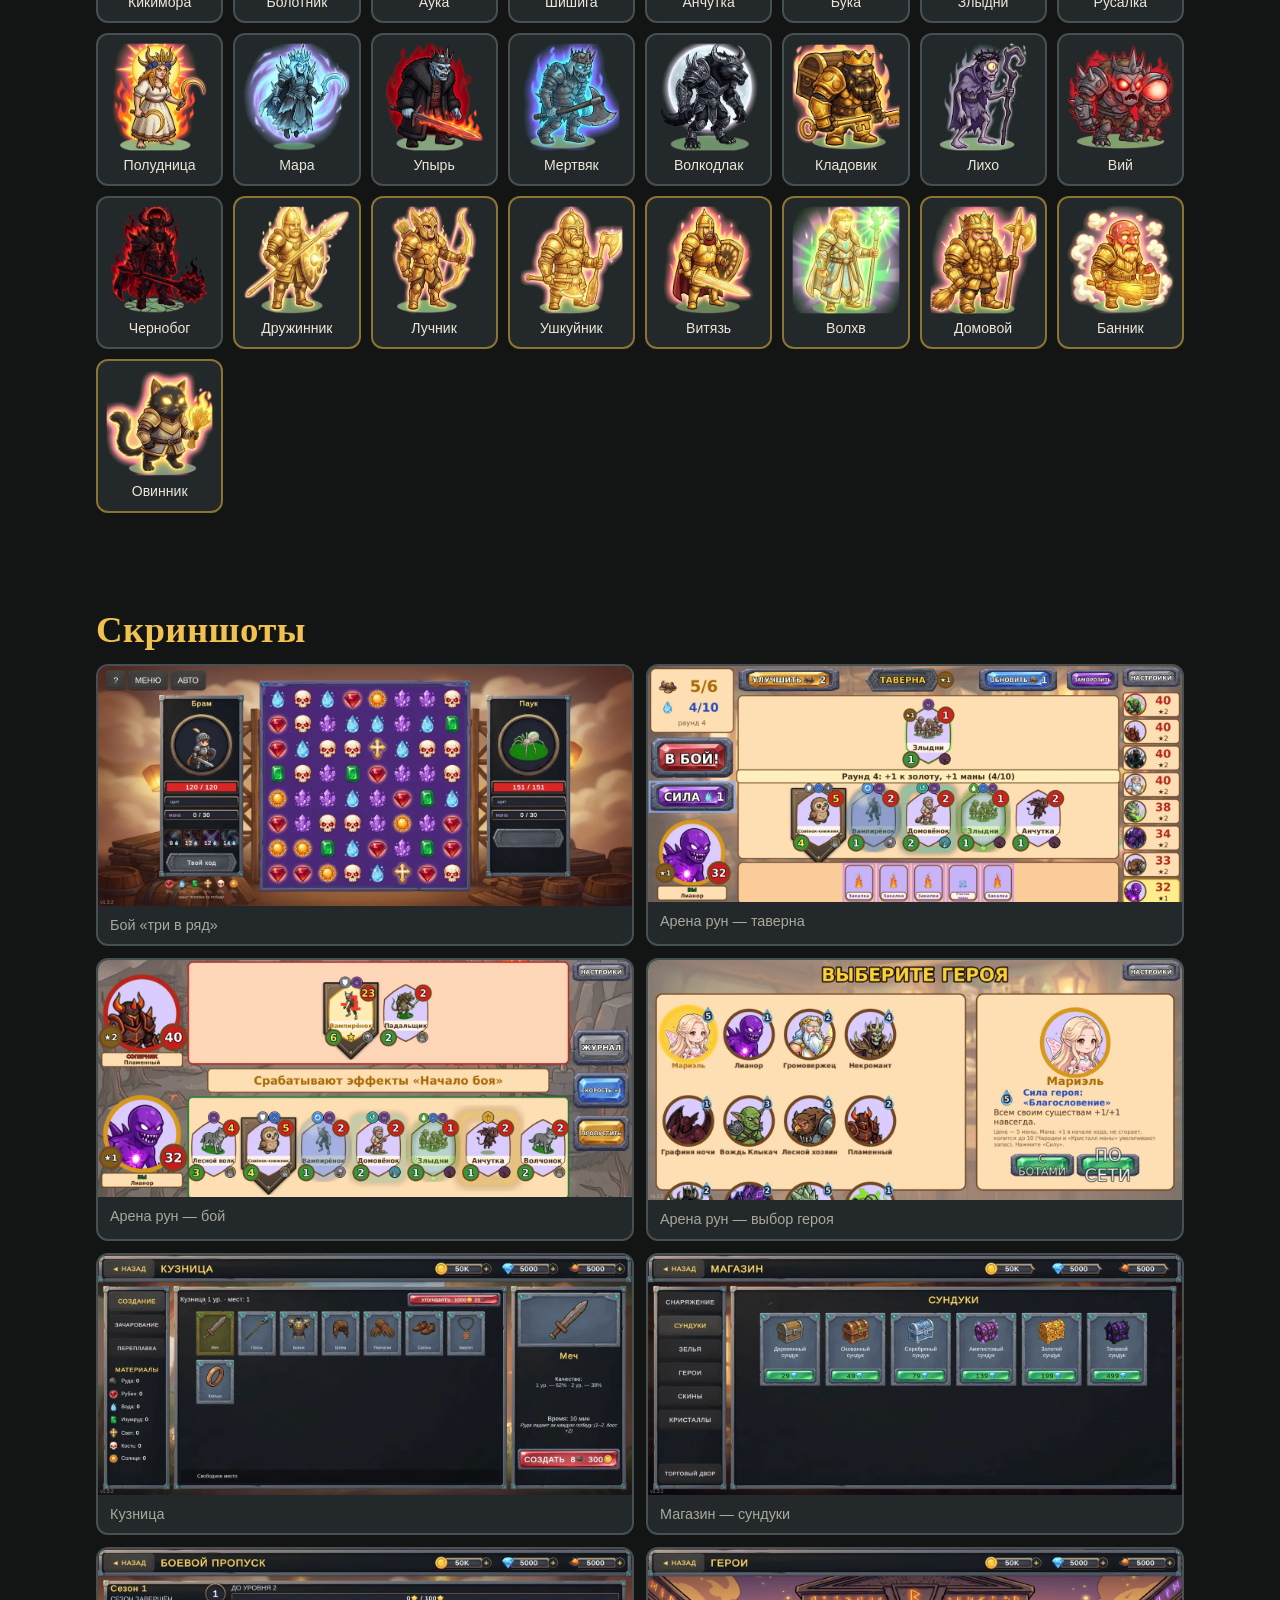
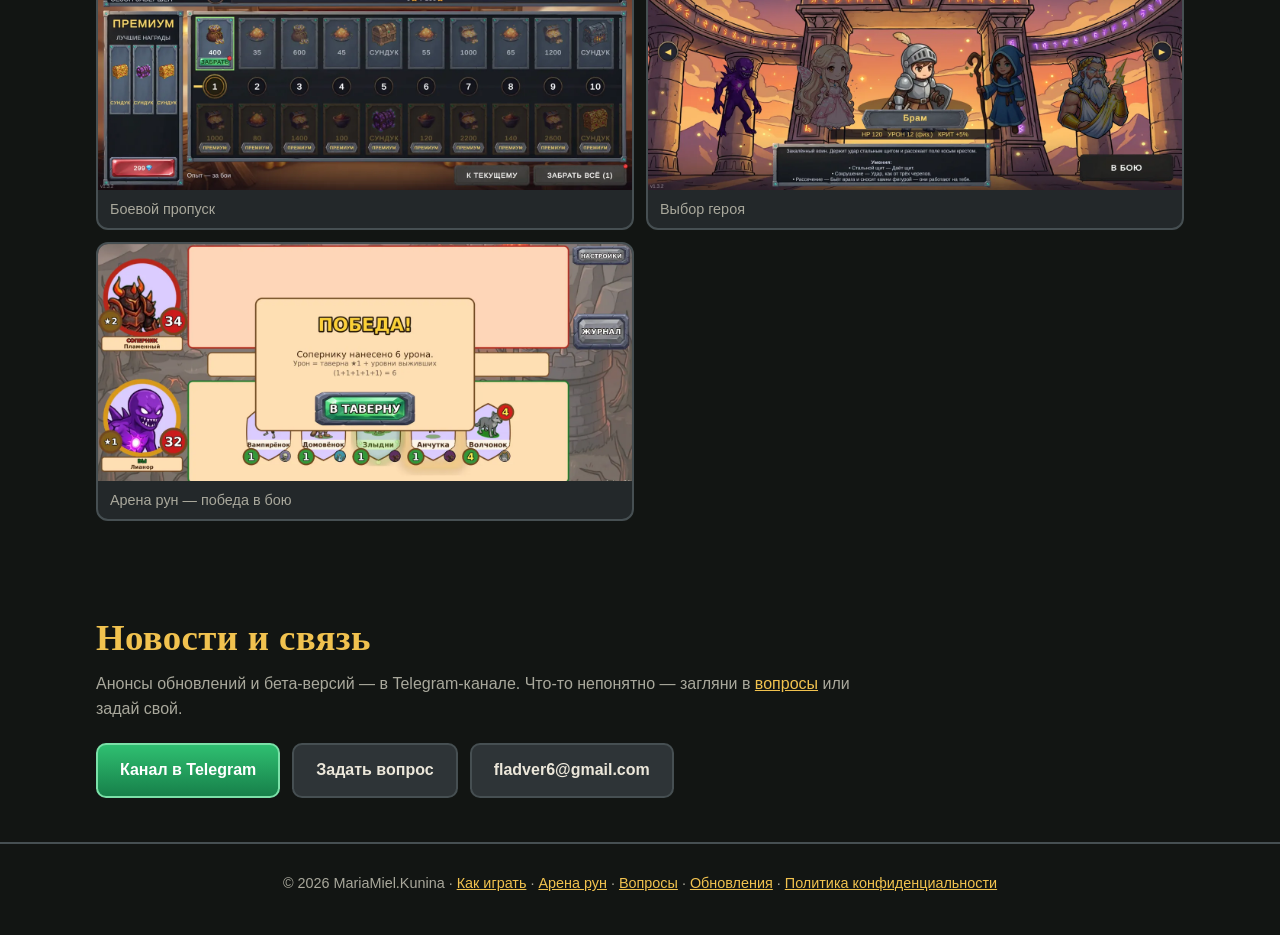
==== commit 2ff3a91c: "Сайт под игру 08.11: перенос прогресса, главный экран, Аукцион, зелья перед боем, совет после пораже" ====
--- a/index.html
+++ b/index.html
@@ -30,7 +30,7 @@
     <p class="kicker">Славянское фэнтези · Android</p>
     <h1>Руны и Клинки</h1>
     <p class="lead">Кикимора, Лихо Одноглазое, Вий и Чернобог — сказочная нечисть вышла из лесов и болот.
-      Сражайся в бою «три в ряд», собирай отряд в «Арене рун» против семи соперников, проходи кампанию с выборами
+      Сражайся в бою «три в ряд», собирай отряд в «Арене рун» против семи соперников, бей боссов в их логове
       и спускайся в подземелье.</p>
     <div class="cta">
       <a class="btn main" href="https://www.rustore.ru/catalog/app/com.MariaMiel.Kunina.CastleDefenders">Скачать в RuStore</a>
@@ -52,12 +52,13 @@
       <div>
         <span class="tag">Основной режим</span>
         <h3>Бой «три в ряд»</h3>
-        <p>Ты и враг ходите по очереди на одном поле. Черепа бьют, кресты лечат, солнца дают щит, самоцветы копят ману на умения героя.
+        <p>Ты и враг ходите по очереди на одном поле. Черепа бьют, кресты лечат, камни-щиты дают щит, самоцветы копят ману на умения героя.
           Собрал пять в ряд — ходишь ещё раз.</p>
         <ul>
           <li>30 видов врагов: от крыс и пауков до Кикиморы, Вия и Чернобога.</li>
-          <li>Каждый пятый уровень — босс с эпическим сундуком.</li>
-          <li>Кнопка «АВТО» — бой сыграет сам.</li>
+          <li>«Логово боссов» — бой вручную, вещи лучше, 3 победы в день.</li>
+          <li>Кнопка «АВТО» — бой сыграет сам, «×2» — вдвое быстрее.</li>
+          <li>Питомцы помогают в бою: Жар-птица, Серый волк, Вещий ворон.</li>
         </ul>
       </div>
     </div>
@@ -78,20 +79,21 @@
     <div class="mode">
       <div class="mode-pic"><img src="img/shots/heroes.webp" alt="Выбор героя" loading="lazy"></div>
       <div>
-        <span class="tag">Сюжет</span>
+        <span class="tag">Сюжет · скоро вернётся</span>
         <h3>Кампания-приключение</h3>
         <p>Карта главы, разговоры с героями сказок, поручения и выборы, которые меняют бой: оберег ослабит врага,
           а короткий путь сделает его злее. У главы две концовки.</p>
         <ul>
           <li>Глава 1 — «Пепел у Врат», глава 2 — «Лихо над Заречьем».</li>
           <li>За прохождение главы — новый герой.</li>
+          <li>Сейчас кампания временно закрыта: дорабатываем, прогресс сохранён.</li>
         </ul>
       </div>
     </div>
   </div>
   <div class="grid" style="margin-top:22px">
     <div class="card"><h3>Подземелье</h3><p>Экшен-забег по этажам: комнаты с волнами врагов, сокровищница и босс в дальнем углу. Пять этажей, можно вдвоём по Wi-Fi.</p></div>
-    <div class="card"><h3>Арена</h3><p>Бои против героев других игроков: рейтинг, лиги и награды за неделю и месяц. Открывается с мощи 100.</p></div>
+    <div class="card"><h3>Поединки</h3><p>Бои против героев других игроков: рейтинг, лиги, топ-50 и награды за неделю и месяц. Открываются, когда герой станет сильнее.</p></div>
     <div class="card"><h3>Дуэль по Wi-Fi</h3><p>Сразись с другом на соседнем телефоне — каждый своим героем и своими вещами.</p></div>
   </div>
 </section>
@@ -116,7 +118,7 @@
       <img src="img/morana.png" alt="Морана" loading="lazy">
       <h3>Морана</h3><p class="role">Чародейка тьмы · дальний бой</p>
       <ul><li>Проклятие</li><li>Поджог — враг горит сам</li><li>Крест тьмы</li></ul>
-      <span class="price">1490 золота или награда главы 1</span>
+      <span class="price">1490 золота</span>
     </div>
     <div class="hcard">
       <img src="img/lianor.png" alt="Лианор" loading="lazy">
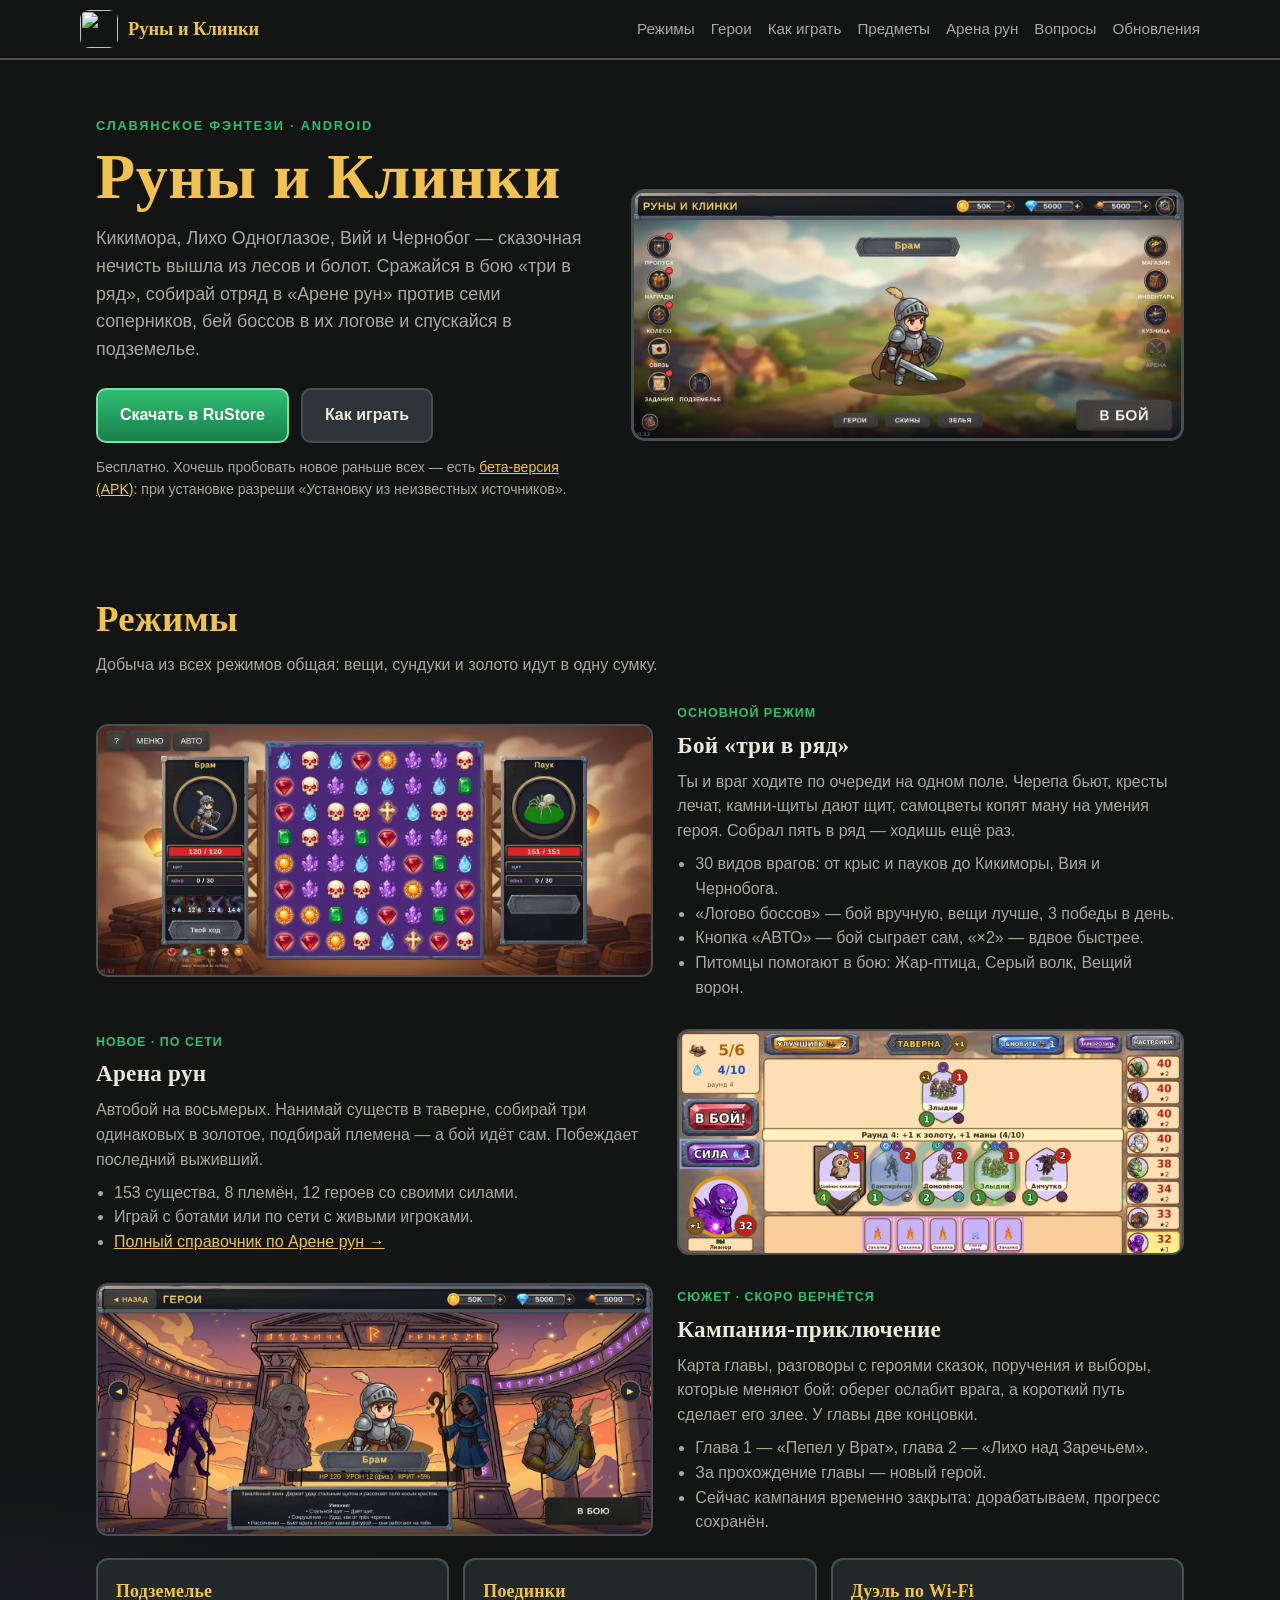
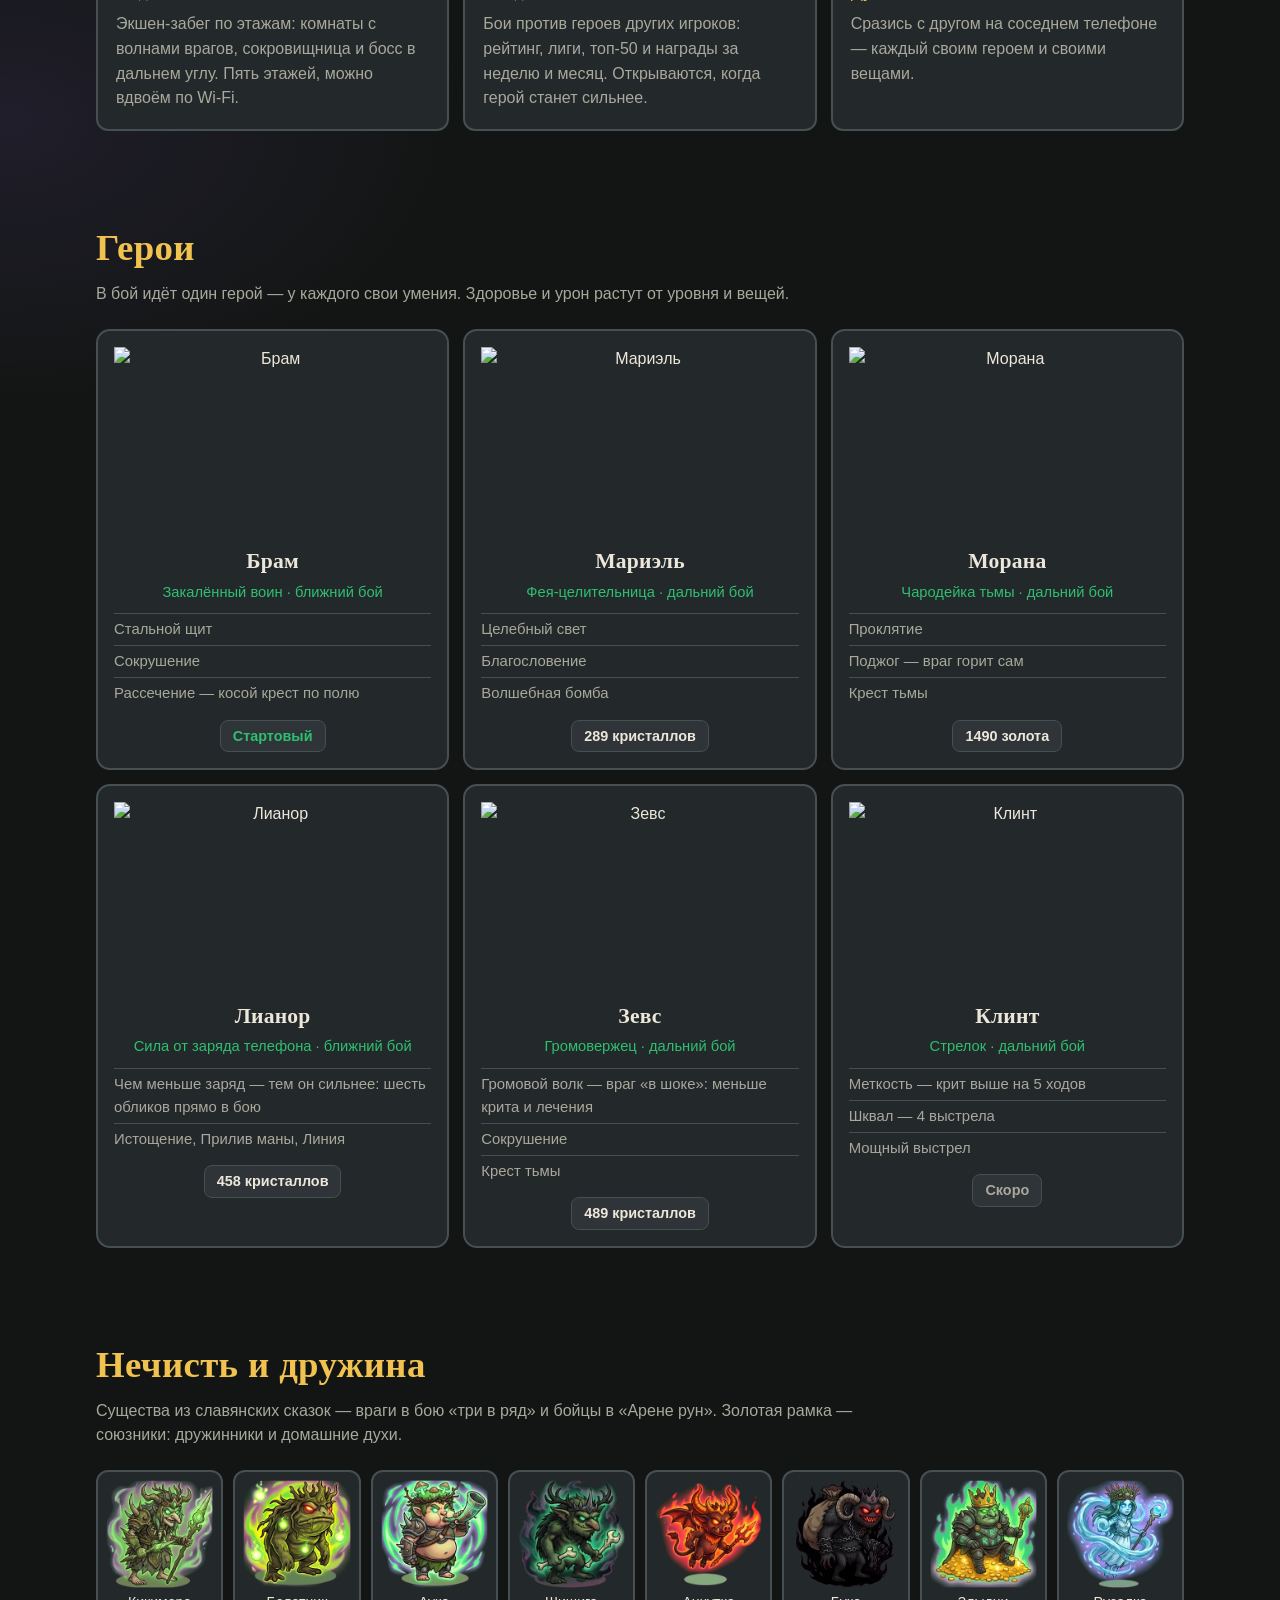
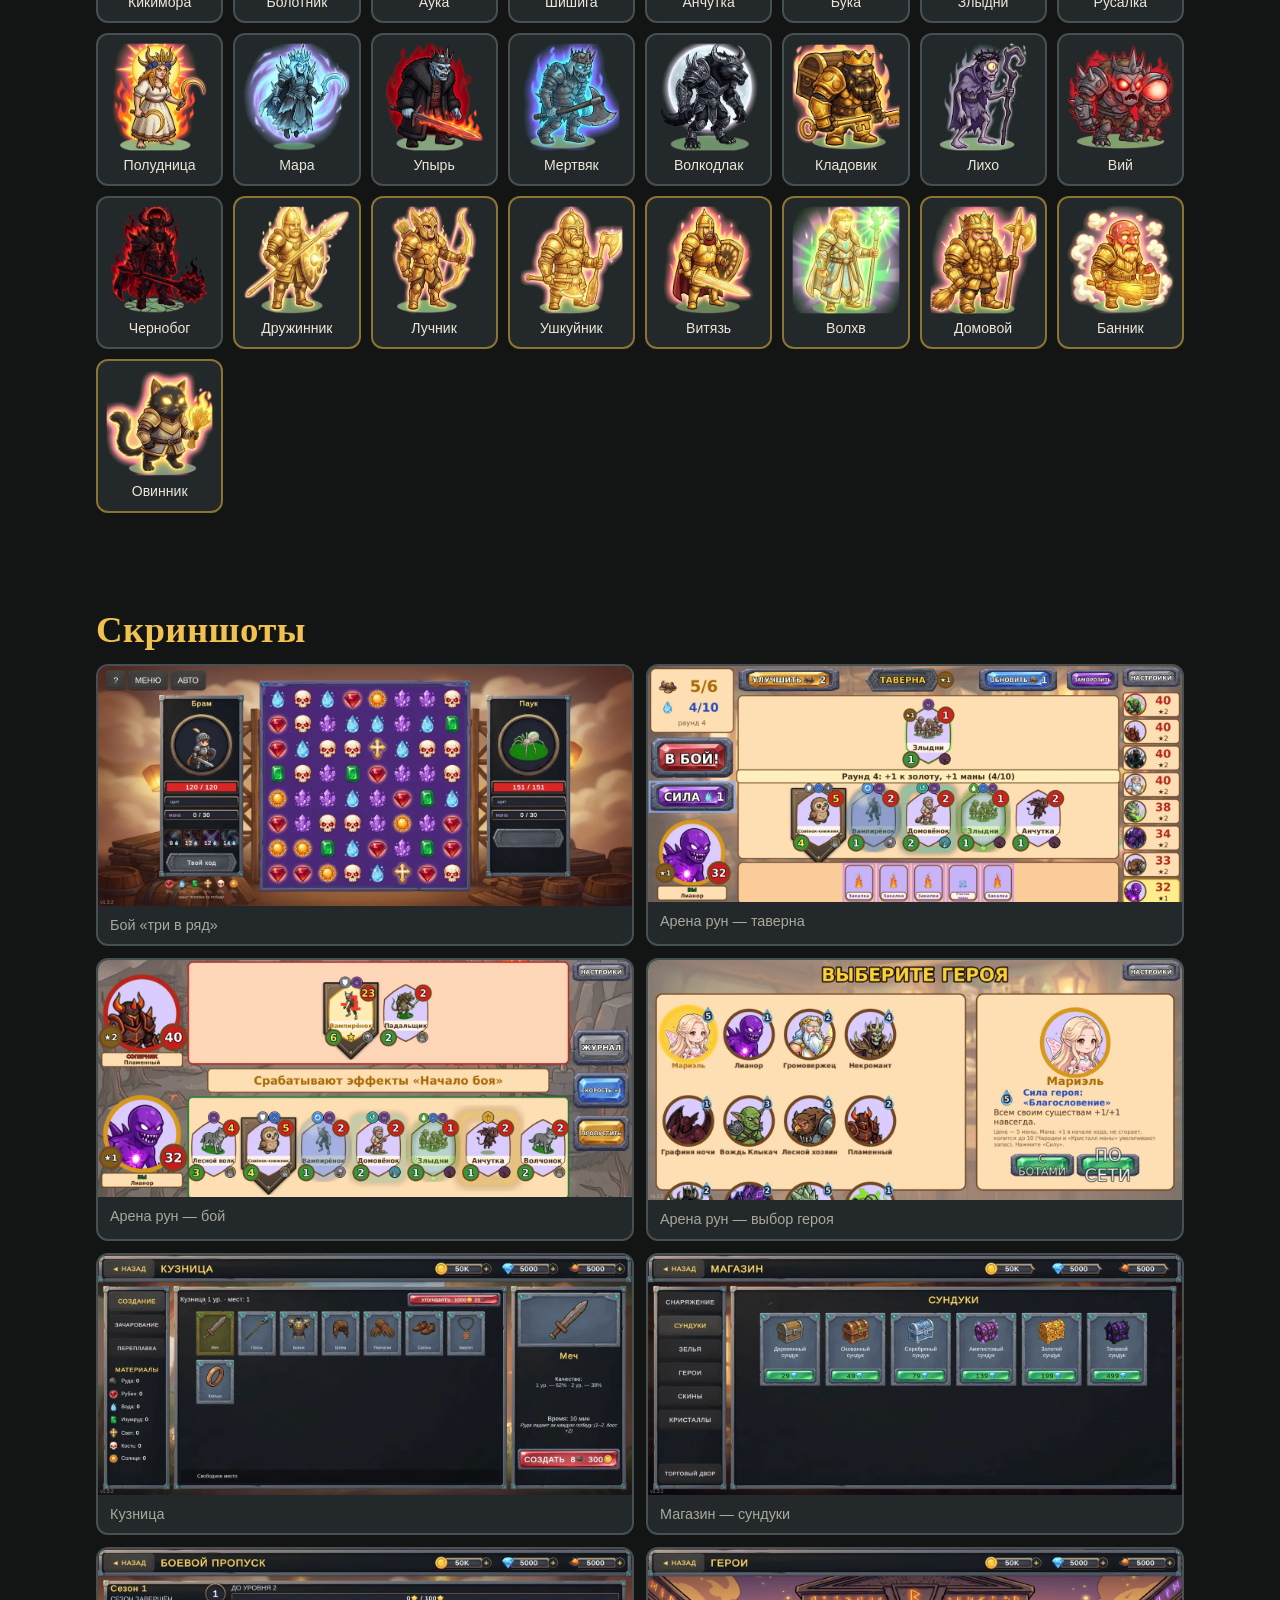
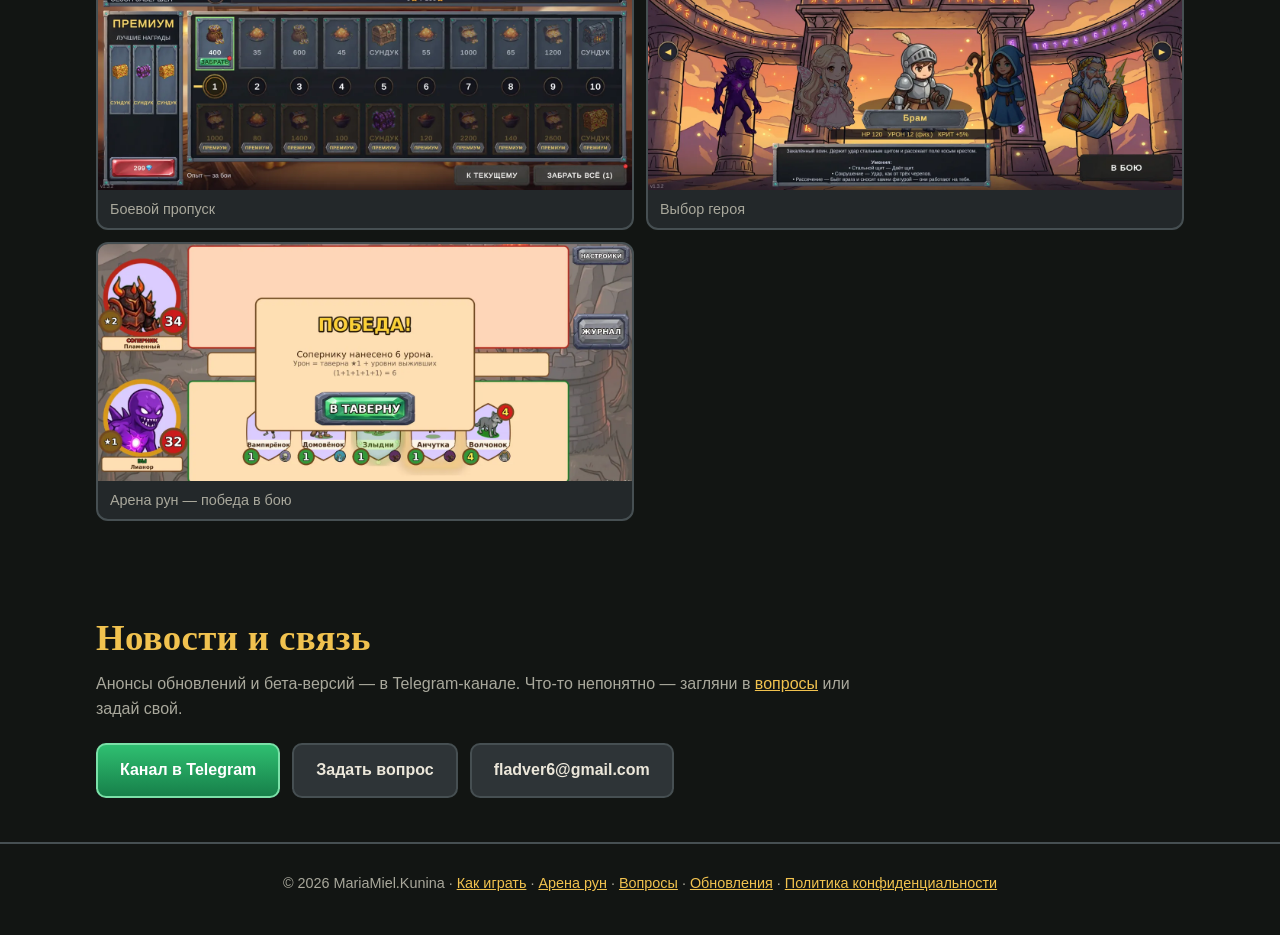
==== commit 9b30d92f: "Справочник предметов: все вещи и зелья — картинка, качество, статы по уровням, прочность, навыки Co-" ====
--- a/index.html
+++ b/index.html
@@ -19,6 +19,7 @@
     <a href="#modes">Режимы</a>
     <a href="#heroes">Герои</a>
     <a href="guide.html">Как играть</a>
+    <a href="items.html">Предметы</a>
     <a href="arena.html">Арена рун</a>
     <a href="faq.html">Вопросы</a>
     <a href="updates.html">Обновления</a>
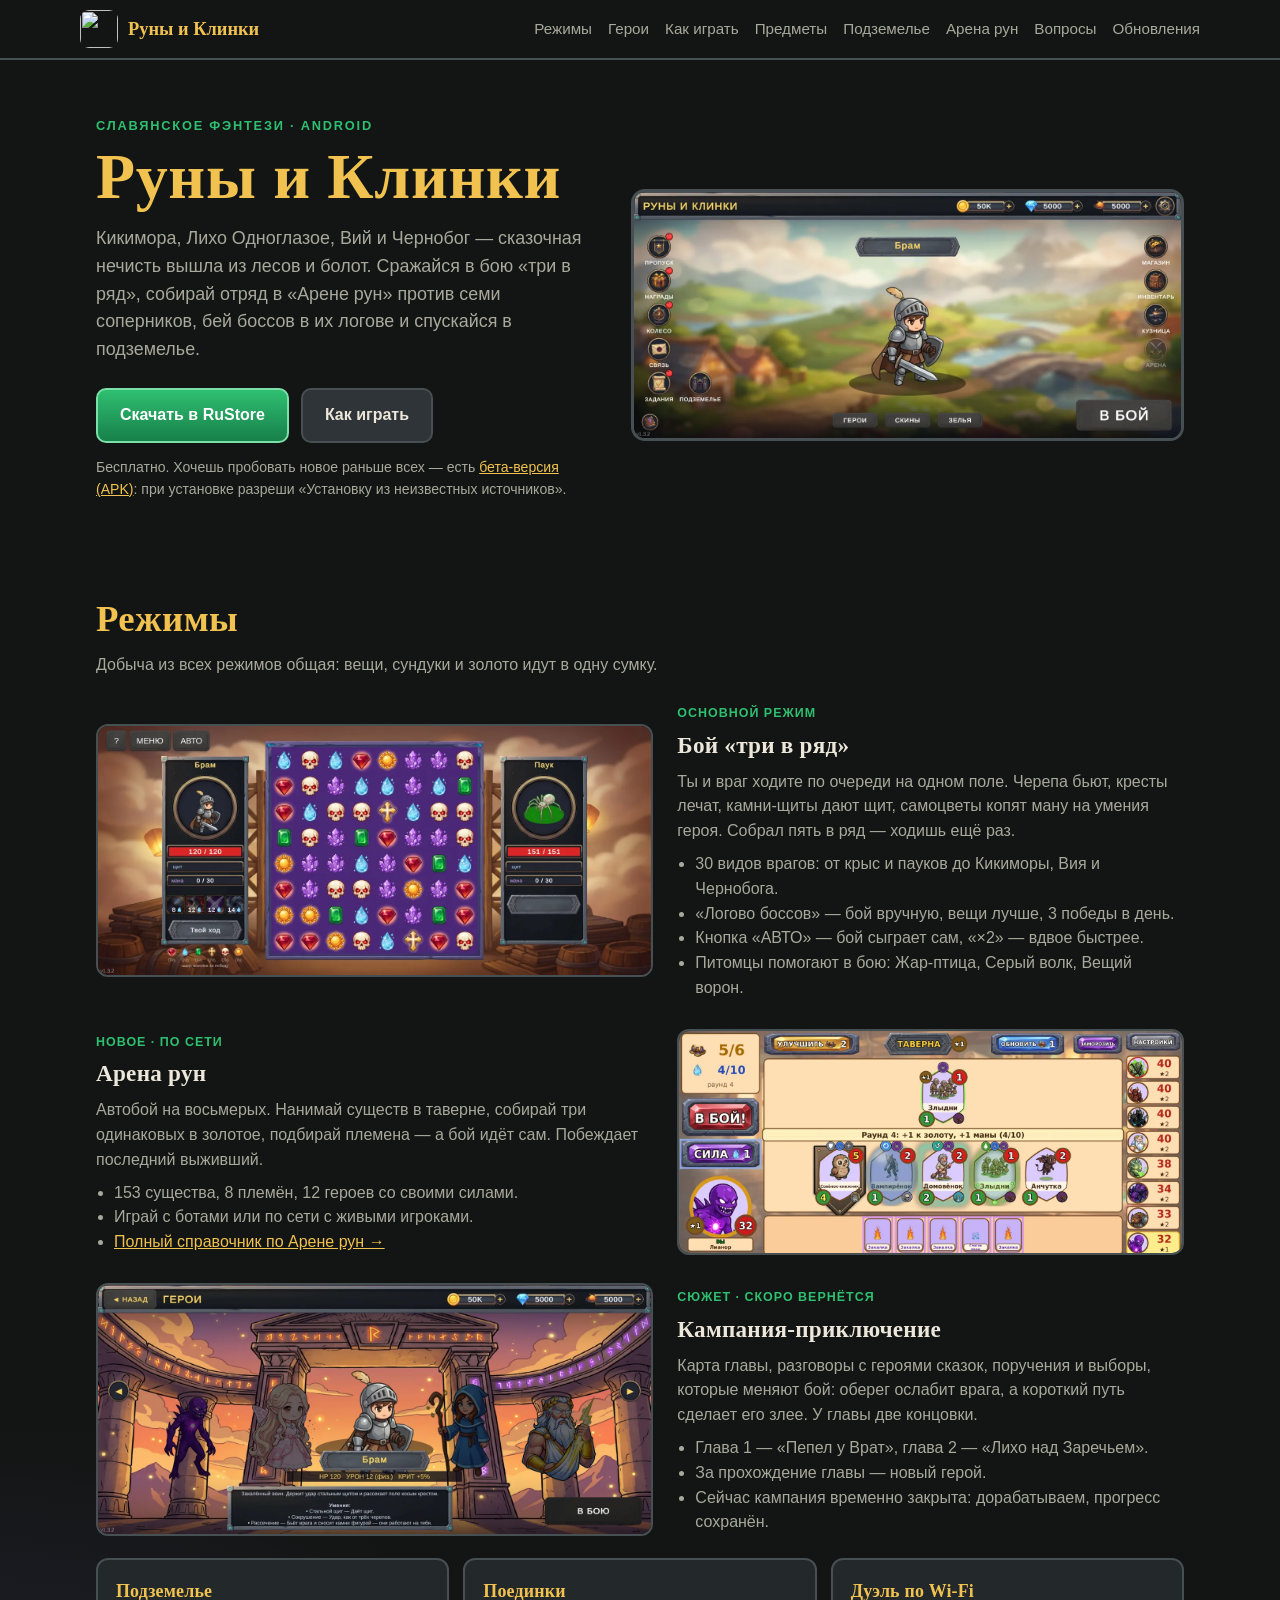
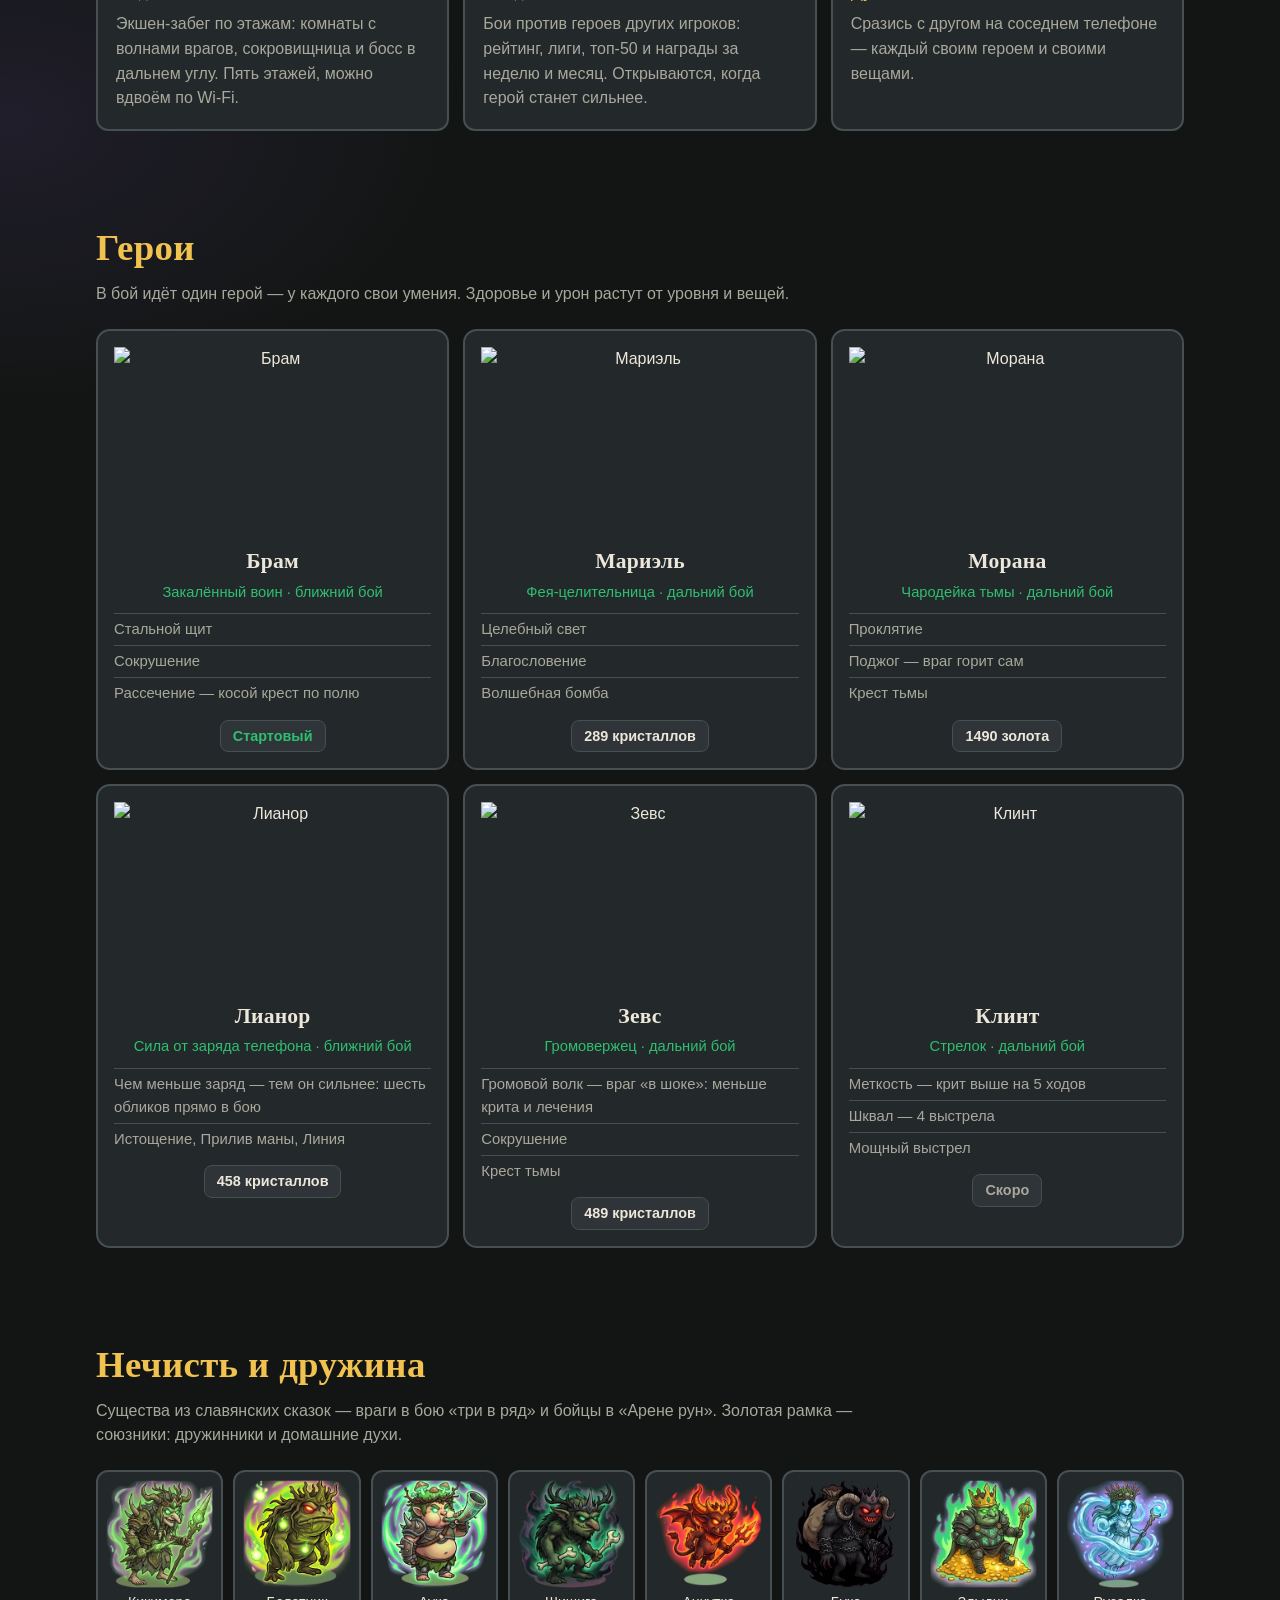
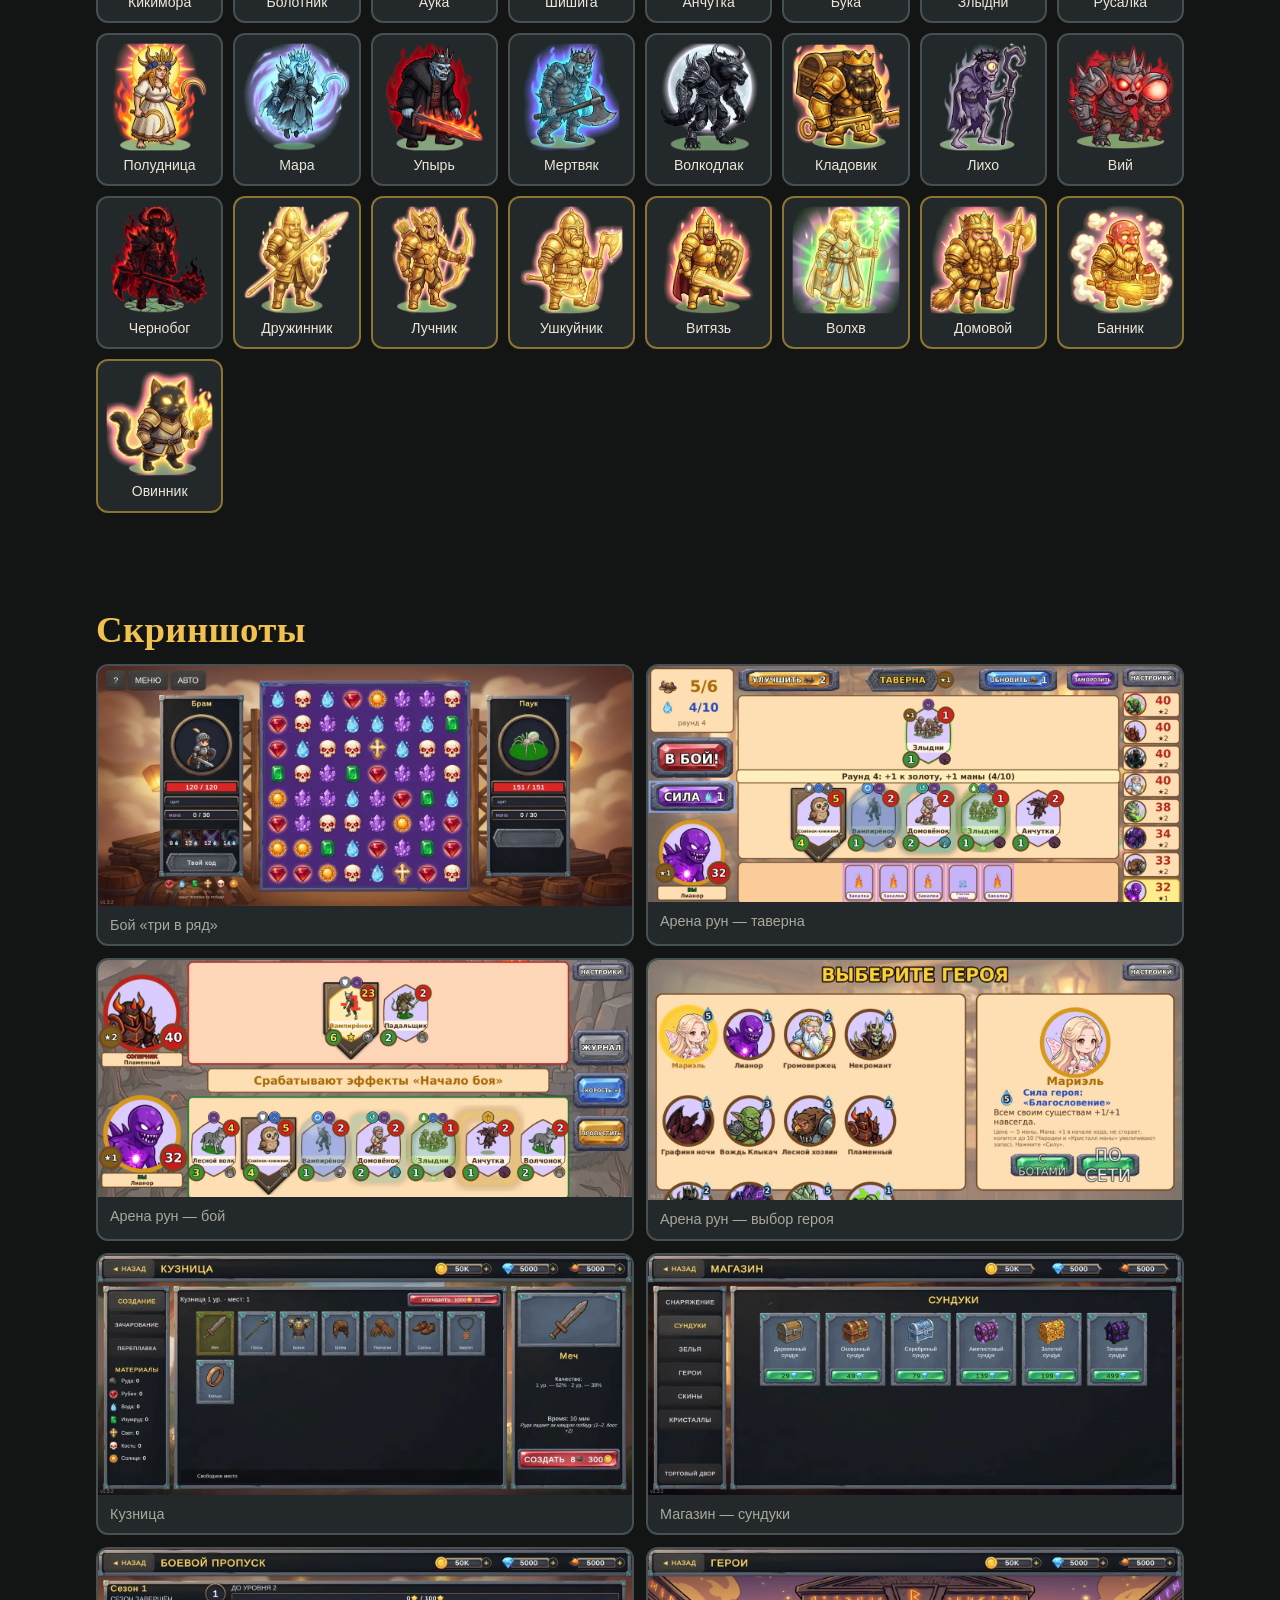
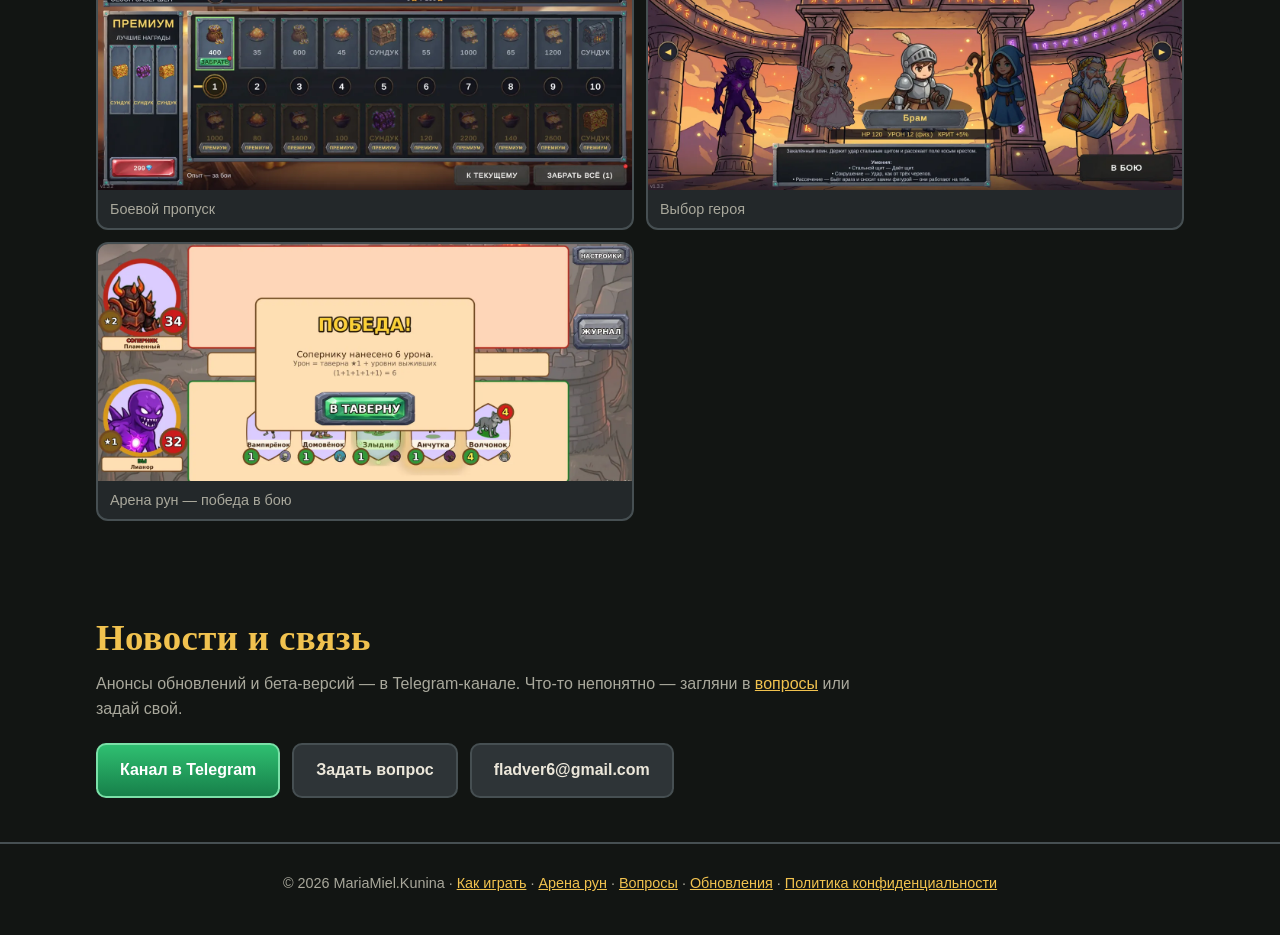
==== commit 05a0488a: "Подземелье: справочник оружия (64 вида), ссылка в меню всех страниц Co-Authored-By: Claude Opus 5.5 " ====
--- a/index.html
+++ b/index.html
@@ -20,6 +20,7 @@
     <a href="#heroes">Герои</a>
     <a href="guide.html">Как играть</a>
     <a href="items.html">Предметы</a>
+    <a href="dungeon.html">Подземелье</a>
     <a href="arena.html">Арена рун</a>
     <a href="faq.html">Вопросы</a>
     <a href="updates.html">Обновления</a>
